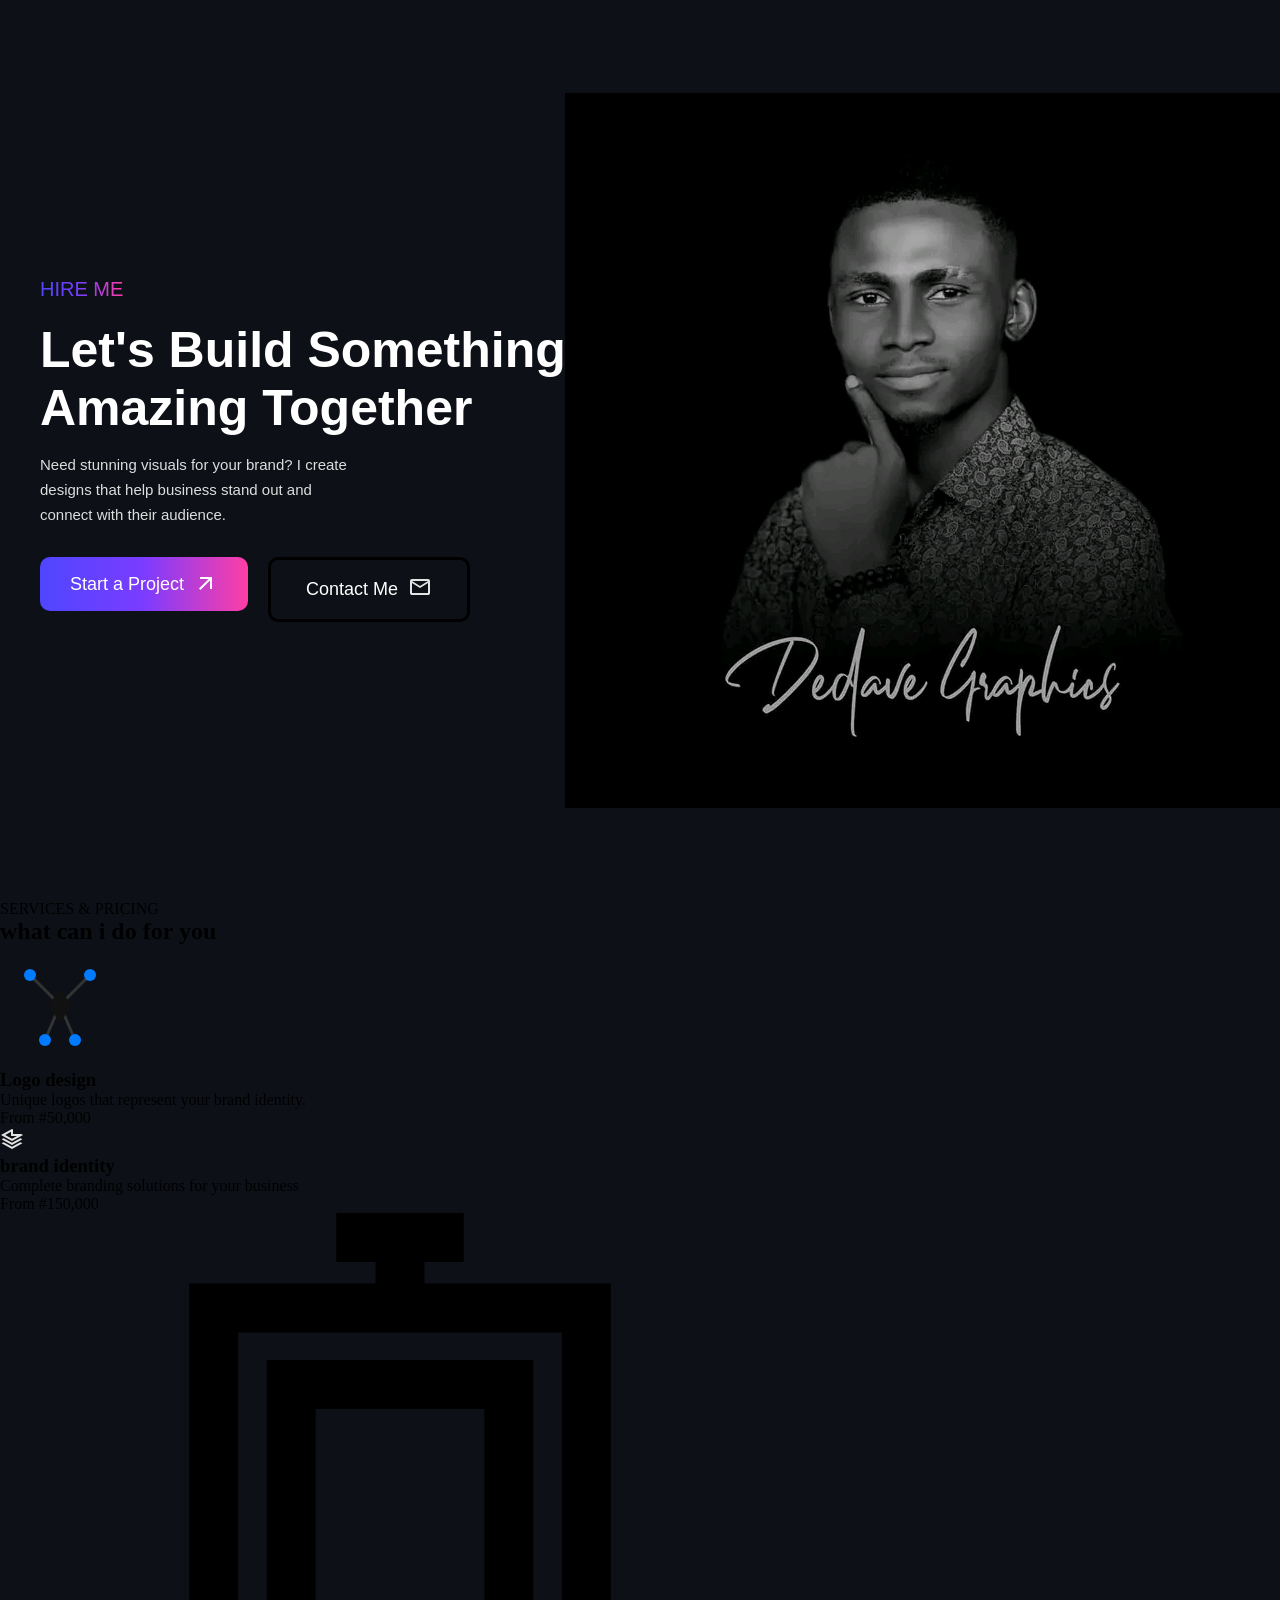
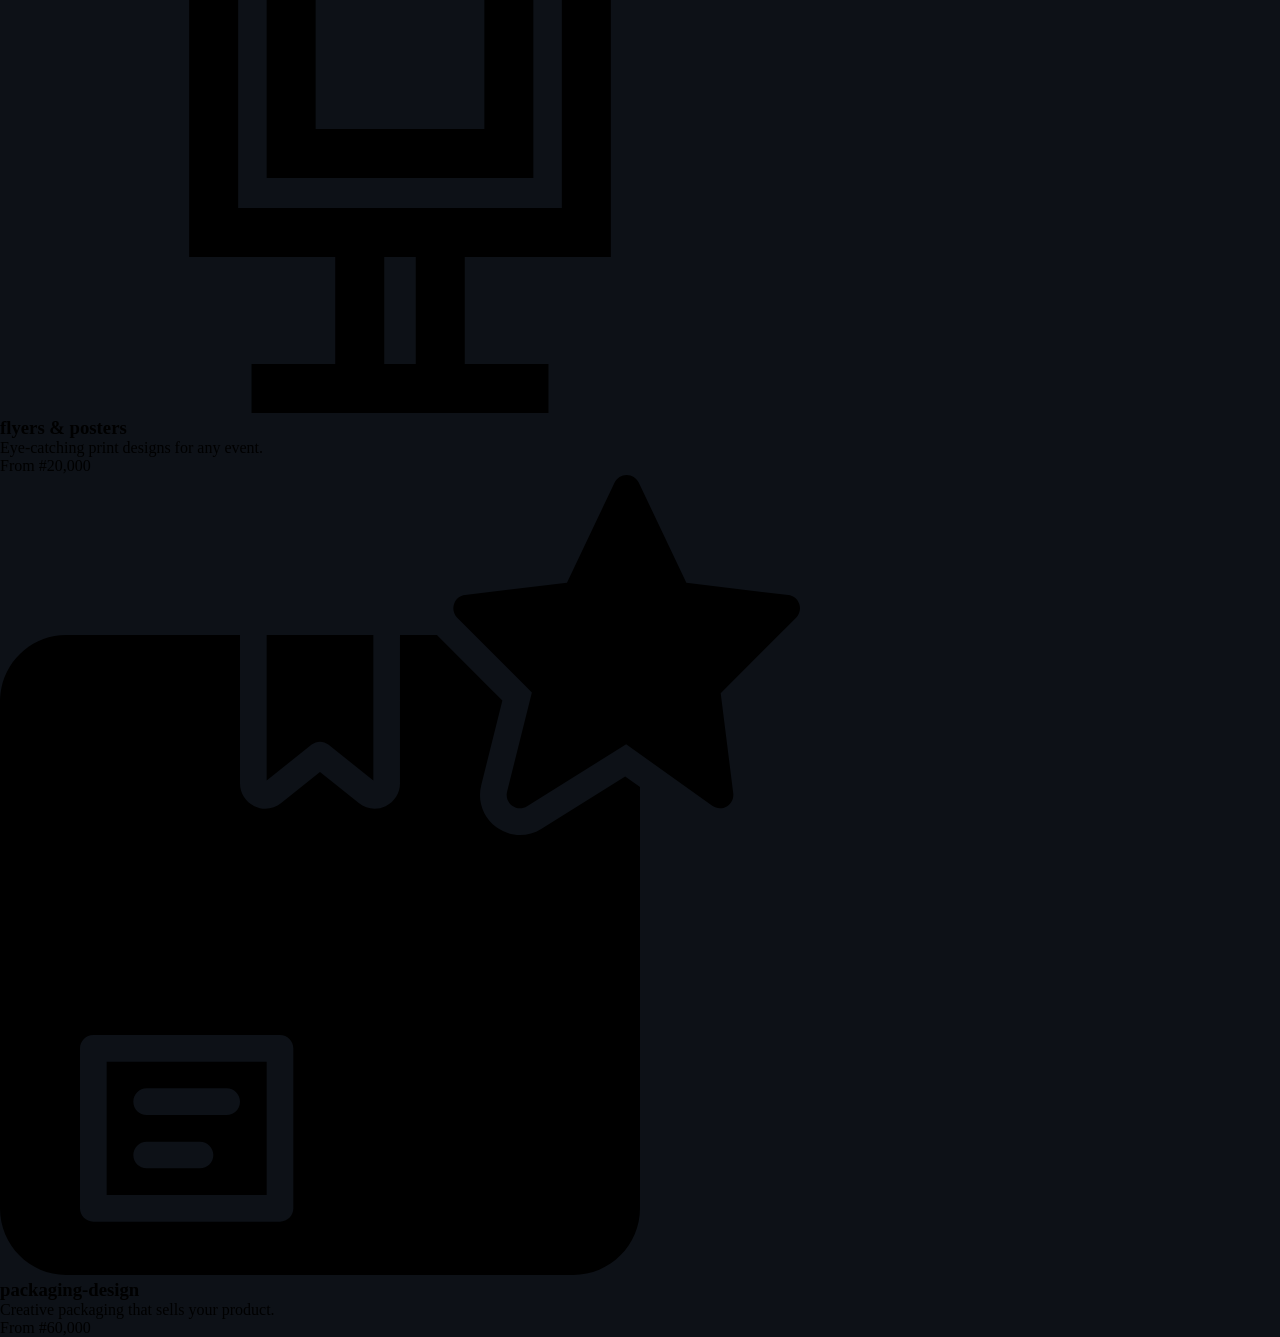
==== html/hire.html @ aad75f7d "worked on services section" ====
<!DOCTYPE html>
<html lang="en">
<head>
  <meta charset="UTF-8">
  <meta name="viewport" content="width=device-width, initial-scale=1.0">
  <title>Hire Me</title>
  <link rel="stylesheet" href="/style/hire.css">
</head>
<body>
  <section class="hire">
    <div class="hire-hero">
      <div class="hero-text">
        <span>HIRE ME</span>
        <h1>let's build something amazing together</h1>
        <p>Need stunning visuals for your brand? I create designs that help business stand out and connect with their audience.</p>
      </div>
      <div class="hero-button">
        <div class="start">
          <button>Start a Project 
            <svg xmlns="http://www.w3.org/2000/svg" height="24px" viewBox="0 -960 960 960" width="24px" fill="#fff"><path d="m256-240-56-56 384-384H240v-80h480v480h-80v-344L256-240Z"/></svg>
          </button>
        </div>
        <div class="me">
          <button>Contact Me <span>
            <svg xmlns="http://www.w3.org/2000/svg" height="24px" viewBox="0 -960 960 960" width="24px" fill="#e3e3e3"><path d="M160-160q-33 0-56.5-23.5T80-240v-480q0-33 23.5-56.5T160-800h640q33 0 56.5 23.5T880-720v480q0 33-23.5 56.5T800-160H160Zm320-280L160-640v400h640v-400L480-440Zm0-80 320-200H160l320 200ZM160-640v-80 480-400Z"/></svg>
          </span></button>
        </div>
      </div>
    </div>
  </section>

   <main>
    <section class="services">
       <div class="service-text">
          <p>SERVICES & PRICING</p>
          <h2>what can i do for you</h2>
        </div>
       <div class="service-grid">
        <div class="logo-flex">
          <div class="logo-svg">
            <span><svg width="120" height="120" viewBox="0 0 120 120" xmlns="http://www.w3.org/2000/svg">
  <!-- Connection lines -->
  <line x1="30" y1="30" x2="60" y2="60" stroke="#333" stroke-width="3"/>
  <line x1="90" y1="30" x2="60" y2="60" stroke="#333" stroke-width="3"/>
  <line x1="60" y1="60" x2="45" y2="95" stroke="#333" stroke-width="3"/>
  <line x1="60" y1="60" x2="75" y2="95" stroke="#333" stroke-width="3"/>

  <!-- Anchor points -->
  <circle cx="30" cy="30" r="6" fill="#007BFF"/>
  <circle cx="90" cy="30" r="6" fill="#007BFF"/>
  <circle cx="45" cy="95" r="6" fill="#007BFF"/>
  <circle cx="75" cy="95" r="6" fill="#007BFF"/>

  <!-- Center pen nib -->
  <polygon points="60,45 72,60 60,78 48,60"
           fill="#111"/>
</svg></span>
          </div>
          <div class="logo-text">
            <h3>Logo design</h3>
            <p>Unique logos that represent your brand identity.</p>
            <div class="logo-line"></div>
            <p>From <span>#50,000</span></p>
          </div>
        </div>

        <div class="brand-flex">
          <div class="brand-svg">
            <span>
              <svg xmlns="http://www.w3.org/2000/svg" height="24px" viewBox="0 -960 960 960" width="24px" fill="#e3e3e3"><path d="M480-240 63-467l84-46 333 182 333-182 84 46-417 227Zm0 160L63-307l84-46 333 182 333-182 84 46L480-80Zm0-320L40-640l440-240 40 22v178h327l73 40-440 240Zm0-91 200-109H440v-167L207-640l273 149Zm-40-109Z"/></svg>
            </span>
          </div>
          <div class="brand-text">
            <h3>brand identity</h3>
            <p>Complete branding solutions for your business</p>
            <div class="brand-line"></div>
            <p>From <span>#150,000</span></p>
          </div>
        </div>

        <div class="poster-flex">
          <div class="poster-svg">
            <span>
              <?xml version="1.0" encoding="iso-8859-1"?>
<!-- Uploaded to: SVG Repo, www.svgrepo.com, Generator: SVG Repo Mixer Tools -->
<svg fill="#000000" height="800px" width="800px" version="1.1" id="Layer_1" xmlns="http://www.w3.org/2000/svg" xmlns:xlink="http://www.w3.org/1999/xlink" 
	 viewBox="0 0 512 512" xml:space="preserve">
<g>
	<g>
		<path d="M390.93,412.083V45.17H271.673V31.347h25.106V0H215.22v31.347h25.107V45.17H121.07v366.913h93.482v68.57h-53.57V512h53.57
			h82.895h53.57v-31.347h-53.57v-68.57H390.93z M266.101,480.653L266.101,480.653H245.9v-68.57h20.201V480.653z M214.553,380.736
			h-62.136V76.517h207.166v304.219h-62.135H214.553z"/>
	</g>
</g>
<g>
	<g>
		<path d="M170.66,361.535h170.68V94.041H170.66V361.535z M202.007,125.388h107.986v204.8H202.007V125.388z"/>
	</g>
</g>
</svg>
            </span>
          </div>
          <div class="poster-text">
            <h3>flyers & posters</h3>
            <p>Eye-catching print designs for any event.</p>
            <div class="poster-line"></div>
            <p>From <span>#20,000</span></p>
          </div>
        </div>

        <div class="design-flex">
          <div class="design-svg">
            <span>
              <?xml version="1.0" encoding="iso-8859-1"?>
<!-- Uploaded to: SVG Repo, www.svgrepo.com, Generator: SVG Repo Mixer Tools -->
<svg fill="#000000" height="800px" width="800px" version="1.1" id="Layer_1" xmlns="http://www.w3.org/2000/svg" xmlns:xlink="http://www.w3.org/1999/xlink" 
	 viewBox="0 0 512.001 512.001" xml:space="preserve">
<g>
	<g>
		<g>
			<path d="M68.267,460.799h102.4v-85.333h-102.4V460.799z M93.867,392.532h51.2c4.719,0,8.533,3.823,8.533,8.533
				s-3.814,8.533-8.533,8.533h-51.2c-4.719,0-8.533-3.823-8.533-8.533S89.148,392.532,93.867,392.532z M93.867,426.666H128
				c4.719,0,8.533,3.823,8.533,8.533s-3.814,8.533-8.533,8.533H93.867c-4.719,0-8.533-3.823-8.533-8.533
				S89.148,426.666,93.867,426.666z"/>
			<path d="M204.8,170.666c1.886,0,3.772,0.623,5.333,1.869l28.8,23.04v-93.175h-68.267v93.175l28.8-23.04
				C201.028,171.289,202.914,170.666,204.8,170.666z"/>
			<path d="M346.368,226.508c-4.096,2.552-8.772,3.891-13.568,3.891c-5.444,0-10.641-1.69-15.053-4.89
				c-8.508-6.187-12.339-16.768-9.771-26.948l13.542-54.178l-40.951-40.951c-0.324-0.324-0.589-0.691-0.896-1.033H256v94.899
				c0,6.298-3.524,11.913-9.207,14.635c-5.692,2.731-12.271,1.971-17.178-1.954L204.8,190.13l-24.815,19.849
				c-2.961,2.364-6.519,3.584-10.12,3.584c-2.381,0-4.787-0.538-7.057-1.63c-5.683-2.722-9.207-8.337-9.207-14.635v-94.899H42.231
				C18.944,102.399,0,121.539,0,145.066v324.267c0,23.526,18.944,42.667,42.231,42.667h324.702c23.526,0,42.667-19.14,42.667-42.667
				V199.688l-9.481-6.775L346.368,226.508z M187.733,469.332c0,4.71-3.814,8.533-8.533,8.533H59.733
				c-4.719,0-8.533-3.823-8.533-8.533v-102.4c0-4.71,3.814-8.533,8.533-8.533H179.2c4.719,0,8.533,3.823,8.533,8.533V469.332z"/>
			<path d="M511.533,82.553c-1.067-3.089-3.789-5.299-7.031-5.692l-65.229-7.97L408.766,4.866c-1.408-2.978-4.412-4.864-7.697-4.864
				c-3.294,0-6.298,1.886-7.706,4.864l-30.507,64.026l-65.22,7.97c-3.243,0.393-5.973,2.603-7.04,5.692
				c-1.067,3.081-0.273,6.502,2.039,8.815l47.778,47.778l-15.889,63.582c-0.853,3.379,0.444,6.929,3.26,8.977
				c1.493,1.084,3.251,1.63,5.018,1.63c1.562,0,3.132-0.435,4.523-1.297l63.428-39.646l55.091,39.356
				c2.748,1.963,6.417,2.116,9.318,0.384c2.91-1.741,4.531-5.026,4.105-8.388l-8.021-64.128l48.256-48.247
				C511.806,89.055,512.6,85.634,511.533,82.553z"/>
		</g>
	</g>
</g>
</svg>
            </span>
          </div>
          <div class="deign-text">
            <h3>packaging-design</h3>
            <p>Creative packaging that sells your product.</p>
            <div class="packaging-line"></div>
            <p>From <span>#60,000</span></p>
          </div>
        </div>
       </div>
    </section>
  </main>
</body>
</html>
---- style/hire.css ----
* {
  margin: 0;
  padding: 0;
  box-sizing: border-box;
}

body {
  background-color: #0d1117;
}

.hire {
  background-image: url('/images/FB_IMG_17660666306803699.jpg');
  background-repeat: no-repeat;
  background-position: right;
  width: 100%;
  height: 100vh;
  display: flex;
  justify-content: start;
  align-items: center;
  text-align: start;
}

.hire-hero {
  padding: 40px;
}

.hero-text span {
  background: linear-gradient(90deg, #4f46ff 0% , #7b3cff 50%, #ff3ea5 100%);
  -webkit-background-clip: text;
  -webkit-text-fill-color: transparent;
  font-size: 20px;
  font-family: 'Sora' , sans-serif;
  display: inline-block;
  padding-bottom: 20px;
}

.hero-text h1 {
  color: white;
  font-size: 50px;
  font-family: 'Sora' , sans-serif;
  text-transform: capitalize;
  width: 600px;
  padding-bottom: 15px;
}

.hero-text p {
  color: #ddd;
  font-size: 15px;
  font-family: 'Inter' , sans-serif;
  width: 320px;
  line-height: 25px;
}

.hero-button {
  display: flex;
  gap: 20px;
  padding-top: 30px;
}

.start button{
  display: flex;
  align-items: center;
  gap: 10px;
  padding: 15px 30px;
  font-size: 18px;
  color: white;
  background: linear-gradient(90deg, #4f46ff 0% , #7b3cff 50%, #ff3ea5 100%);
  border: none;
  border-radius: 10px;
}

.me button {
  display: flex;
  align-items: center;
  gap: 10px;
  padding: 15px 35px;
  font-size: 18px;
  border-radius: 10px;
  background: none;
  border: 3px solid black;
  color: white;
}

@media(max-width: 480px) {
  .hire {
    background-position: center;
    background-size: cover;
    height: 120vh;
  }

  .hero-text h1{
    font-size: 25px;
    width: 300px;
    line-height: 40px;
  }

  .hero-text p {
    font-size: 15px;
    width: 260px;
  }

  .hero-button {
    flex-direction: column;
  }
}
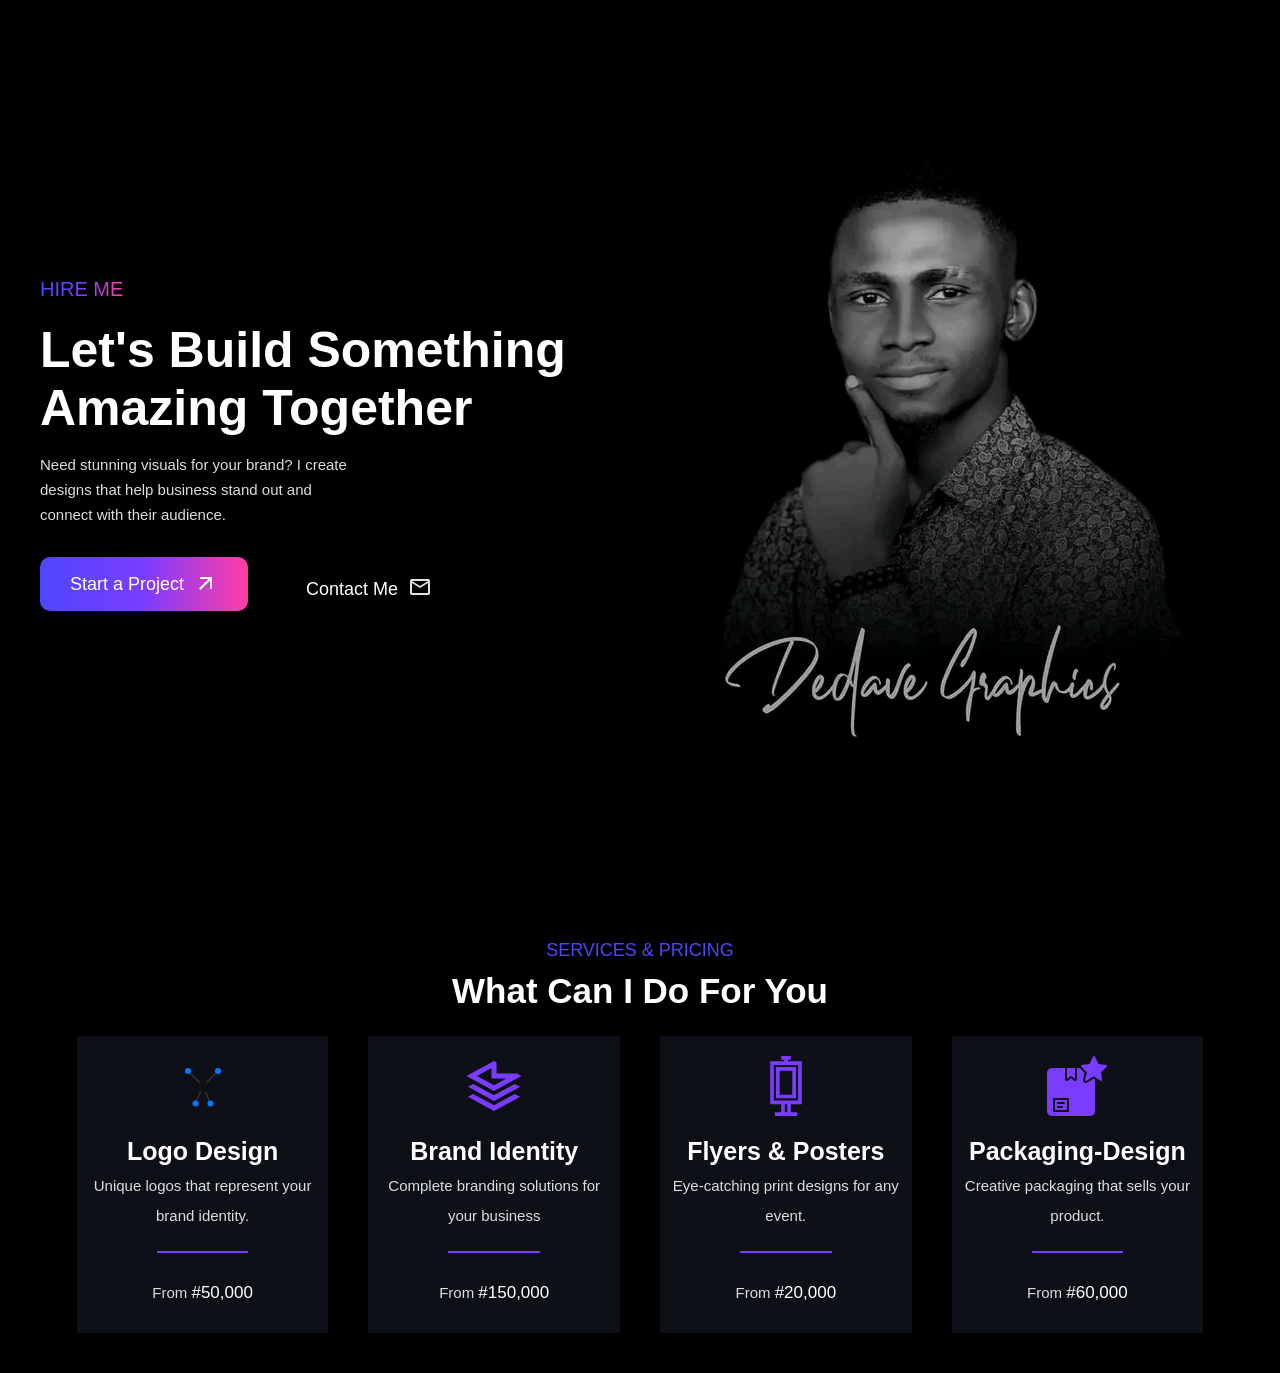
==== commit 23253a79: "services section" ====
--- a/html/hire.html
+++ b/html/hire.html
@@ -35,6 +35,7 @@
           <p>SERVICES & PRICING</p>
           <h2>what can i do for you</h2>
         </div>
+
        <div class="service-grid">
         <div class="logo-flex">
           <div class="logo-svg">
@@ -58,8 +59,10 @@
           </div>
           <div class="logo-text">
             <h3>Logo design</h3>
-            <p>Unique logos that represent your brand identity.</p>
-            <div class="logo-line"></div>
+            <p class="logos">Unique logos that represent your brand identity.</p>
+            <div class="logo-line">
+              <div class="line"></div>
+            </div>
             <p>From <span>#50,000</span></p>
           </div>
         </div>
@@ -72,8 +75,10 @@
           </div>
           <div class="brand-text">
             <h3>brand identity</h3>
-            <p>Complete branding solutions for your business</p>
-            <div class="brand-line"></div>
+            <p class="brands">Complete branding solutions for your business</p>
+            <div class="brand-line">
+              <div class="line"></div>
+            </div>
             <p>From <span>#150,000</span></p>
           </div>
         </div>
@@ -102,8 +107,10 @@
           </div>
           <div class="poster-text">
             <h3>flyers & posters</h3>
-            <p>Eye-catching print designs for any event.</p>
-            <div class="poster-line"></div>
+            <p class="posters">Eye-catching print designs for any event.</p>
+            <div class="poster-line">
+              <div class="line"></div>
+            </div>
             <p>From <span>#20,000</span></p>
           </div>
         </div>
@@ -143,10 +150,12 @@
 </svg>
             </span>
           </div>
-          <div class="deign-text">
+          <div class="design-text">
             <h3>packaging-design</h3>
-            <p>Creative packaging that sells your product.</p>
-            <div class="packaging-line"></div>
+            <p class="designs">Creative packaging that sells your product.</p>
+            <div class="packaging-line">
+              <div class="line"></div>
+            </div>
             <p>From <span>#60,000</span></p>
           </div>
         </div>
--- a/style/hire.css
+++ b/style/hire.css
@@ -5,7 +5,7 @@
 }
 
 body {
-  background-color: #0d1117;
+  background-color: black;
 }
 
 .hire {
@@ -80,6 +80,102 @@
   border: 3px solid black;
   color: white;
 }
+/* services section */
+.services {
+  padding: 40px 6%;
+  color: white;
+}
+
+.service-text {
+  text-align: center;
+}
+
+.service-text p {
+  color: #4f46ff;
+  font-size: 18px;
+  font-family: 'Inter' , sans-serif;
+}
+
+.service-text h2 {
+  font-family: 'Sora' , sans-serif;
+  text-transform: capitalize;
+  font-size: 35px;
+  padding-top: 10px;
+}
+
+.service-grid svg {
+  fill: #7b3cff;
+  width: 60px;
+  height: 60px;
+}
+
+.service-grid {
+  display: grid;
+  grid-template-columns: repeat(auto-fit, minmax(200px , 1fr));
+  gap: 40px;
+}
+
+.logo-flex,
+.brand-flex,
+.poster-flex,
+.design-flex  {
+  text-align: center;
+  background-color: #0d1117;
+  padding: 20px 10px;
+  line-height: 40px;
+  margin-top: 25px;
+}
+
+.logo-flex h3,
+.brand-flex h3,
+.poster-flex h3,
+.design-flex h3 {
+  font-size: 25px;
+  font-family: 'Sora' , sans-serif;
+  text-transform: capitalize;
+}
+
+.logo-text .logos ,
+.brand-text .brands,
+.poster-text .posters,
+.design-text .designs{
+  font-size: 15px;
+  font-family: 'Inter' , sans-serif;
+  color: #ddd;
+  line-height: 30px;
+}
+
+.brand-line,
+.logo-line,
+.poster-line,
+.packaging-line {
+  margin: 20px 70px;
+  text-align: center;
+}
+
+.line {
+  width: 100%;
+  height: 2px;
+  background-color: #7b3cff;
+}
+
+.logo-text p,
+.brand-text p,
+.poster-text p,
+.design-text p {
+  color: #ddd;
+  font-size: 15px;
+  font-family: 'Inter' , sans-serif;
+}
+
+.logo-text p span,
+.brand-text p span,
+.poster-text p span,
+.design-text p span {
+  color: white;
+  font-size: 17px;
+  font-family: 'Sora' , sans-serif;
+}
 
 @media(max-width: 480px) {
   .hire {
@@ -102,4 +198,17 @@
   .hero-button {
     flex-direction: column;
   }
+  /* services section */
+
+  .service-text p {
+    font-size: 15px;
+  }
+
+  .service-text h2 {
+    font-size: 25px;
+  }
+}
+
+@media(min-width: 481px) and (max-width: 768px) {
+
 }
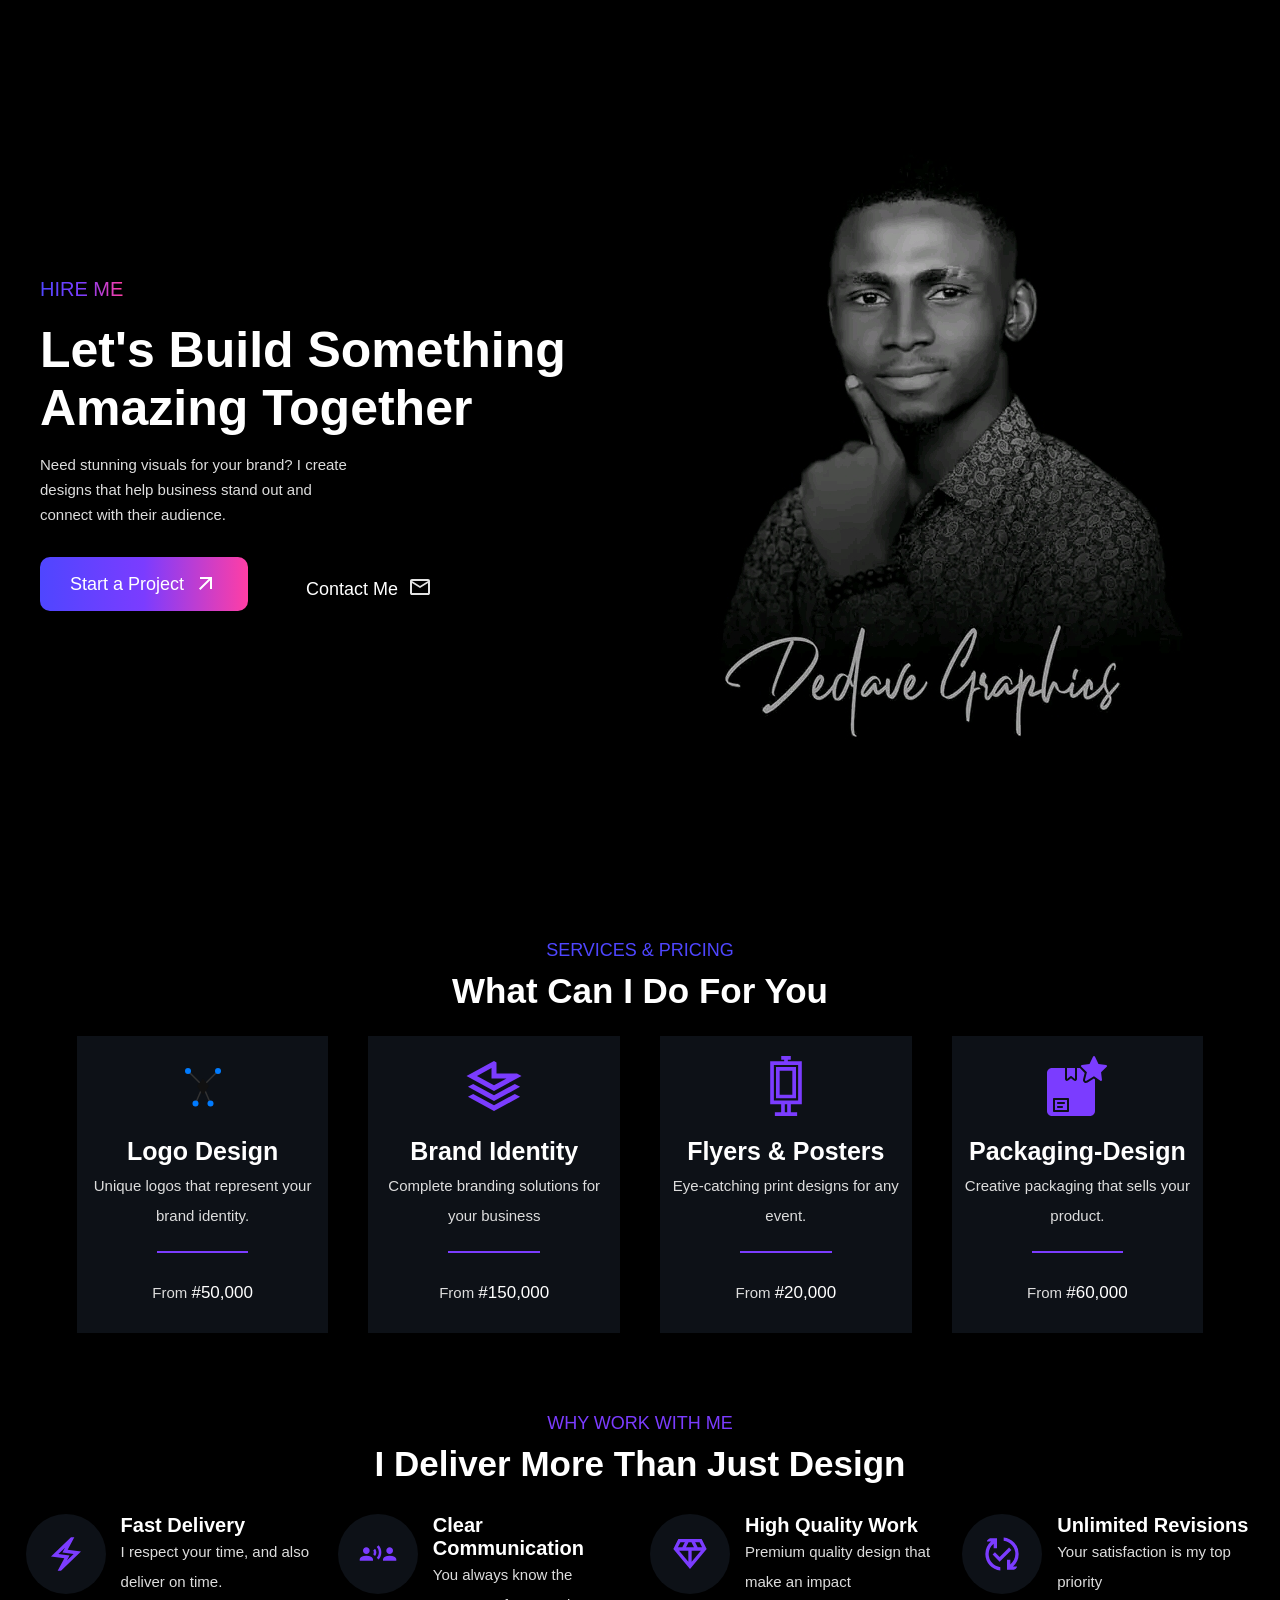
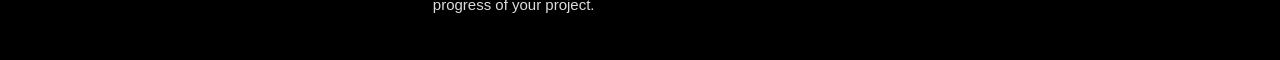
==== commit ee3ac41c: "worked on projects" ====
--- a/html/hire.html
+++ b/html/hire.html
@@ -161,6 +161,62 @@
         </div>
        </div>
     </section>
+
+    <section class="work">
+      <div class="work-head">
+        <p>WHY WORK WITH ME</p>
+        <h2>I deliver more than just design</h2>
+      </div>
+      <div class="work-grid">
+        <div class="fast-flex">
+          <div class="fast-svg">
+            <span>
+              <svg xmlns="http://www.w3.org/2000/svg" height="24px" viewBox="0 -960 960 960" width="24px" fill="#e3e3e3"><path d="m280-80 160-300-320-40 480-460h80L520-580l320 40L360-80h-80Zm222-247 161-154-269-34 63-117-160 154 268 33-63 118Zm-22-153Z"/></svg>
+            </span>
+          </div>
+          <div class="fast-text">
+            <h3>Fast Delivery</h3>
+            <p>I respect your time, and also deliver on time.</p>
+          </div>
+        </div>
+
+        <div class="clear-flex">
+          <div class="clear-svg">
+            <span>
+              <svg xmlns="http://www.w3.org/2000/svg" height="24px" viewBox="0 -960 960 960" width="24px" fill="#e3e3e3"><path d="m408-432-42-42q8-11 11-22.5t3-23.5q0-12-3-23.5T366-565l42-43q16 19 24 42t8 46q0 23-8 45.5T408-432Zm85 86-43-43q25-28 37.5-62t12.5-69q0-35-12.5-68.5T450-650l43-43q34 37 50.5 81.5T560-520q0 47-16.5 92T493-346ZM200-480q-33 0-56.5-23.5T120-560q0-33 23.5-56.5T200-640q33 0 56.5 23.5T280-560q0 33-23.5 56.5T200-480ZM40-320v-23q0-24 13-44t36-30q26-11 53.5-17t57.5-6q30 0 57.5 6t53.5 17q23 10 36 30t13 44v23H40Zm720-160q-33 0-56.5-23.5T680-560q0-33 23.5-56.5T760-640q33 0 56.5 23.5T840-560q0 33-23.5 56.5T760-480ZM600-320v-23q0-24 13-44t36-30q26-11 53.5-17t57.5-6q30 0 57.5 6t53.5 17q23 10 36 30t13 44v23H600Z"/></svg>
+            </span>
+          </div>
+          <div class="clear-text">
+            <h3>Clear Communication</h3>
+            <p>You always know the progress of your project.</p>
+          </div>
+        </div>
+
+        <div class="quality-flex">
+          <div class="quality-svg">
+            <span>
+              <svg xmlns="http://www.w3.org/2000/svg" height="24px" viewBox="0 -960 960 960" width="24px" fill="#e3e3e3"><path d="M480-120 80-600l120-240h560l120 240-400 480Zm-95-520h190l-60-120h-70l-60 120Zm55 347v-267H218l222 267Zm80 0 222-267H520v267Zm144-347h106l-60-120H604l60 120Zm-474 0h106l60-120H250l-60 120Z"/></svg>
+            </span>
+          </div>
+          <div class="quality-text">
+            <h3>High Quality Work</h3>
+            <p>Premium quality design that make an impact</p>
+          </div>
+        </div>
+
+        <div class="unlimited-flex">
+          <div class="unlimited-svg">
+            <span>
+              <svg xmlns="http://www.w3.org/2000/svg" height="24px" viewBox="0 -960 960 960" width="24px" fill="#e3e3e3"><path d="M440-82q-76-8-141.5-41.5t-114-87Q136-264 108-333T80-480q0-91 36.5-168T216-780h-96v-80h240v240h-80v-109q-55 44-87.5 108.5T160-480q0 123 80.5 212.5T440-163v81Zm-17-214L254-466l56-56 113 113 227-227 56 57-283 283Zm177 196v-240h80v109q55-45 87.5-109T800-480q0-123-80.5-212.5T520-797v-81q152 15 256 128t104 270q0 91-36.5 168T744-180h96v80H600Z"/></svg>
+            </span>
+          </div>
+          <div class="unlimited-text">
+            <h3>Unlimited Revisions</h3>
+            <p>Your satisfaction is my top priority</p>
+          </div>
+        </div>
+      </div>
+    </section>
   </main>
 </body>
 </html>
--- a/style/hire.css
+++ b/style/hire.css
@@ -176,6 +176,75 @@
   font-size: 17px;
   font-family: 'Sora' , sans-serif;
 }
+/* work section */
+.work {
+  padding: 40px 2%;
+}
+
+.work-head {
+  text-align: center;
+}
+
+.work-head p {
+  font-size: 18px;
+  color: #7b3cff;
+  font-family: 'Inter' , sans-serif;
+}
+
+.work-head h2 {
+  color: white;
+  text-transform: capitalize;
+  font-family: 'Sora' , sans-serif;
+  padding-top: 10px;
+  font-size: 35px;
+}
+
+.work-grid {
+  display: grid;
+  grid-template-columns: repeat(auto-fit,minmax(200px, 1fr));
+  gap: 20px;
+  padding-top: 30px;
+}
+
+.fast-flex,
+.quality-flex,
+.clear-flex,
+.unlimited-flex {
+  display: flex;
+  gap: 15px;
+  color: white;
+}
+
+.work-grid svg {
+  background-color: #0d1117;
+  padding: 20px;
+  width: 80px;
+  height: 80px;
+  border-radius: 50px;
+  fill: #7b3cff;
+}
+
+.fast-flex p,
+.quality-flex p,
+.clear-flex p,
+.unlimited-flex p {
+  color: #ddd;
+  font-family: 'Inter' , sans-serif;
+  font-size: 15px;
+  line-height: 30px;
+}
+
+.fast-flex h3,
+.quality-flex h3,
+.clear-flex h3,
+.unlimited-flex h3 {
+  font-size: 20px;
+  font-family: 'Sora' , sans-serif;
+}
+
+
+
+
 
 @media(max-width: 480px) {
   .hire {
@@ -207,8 +276,23 @@
   .service-text h2 {
     font-size: 25px;
   }
+  /* work section */
+  .work-head h2 {
+    font-size: 25px;
+  }
+  .work-head p {
+    font-size: 15px;
+  }
 }
 
 @media(min-width: 481px) and (max-width: 768px) {
-
+  .hire {
+    background-position: right;
+    background-size: contain;
+  }
+
+  .hire h1 {
+    font-size: 40px;
+    width: 500px;
+  }
 }
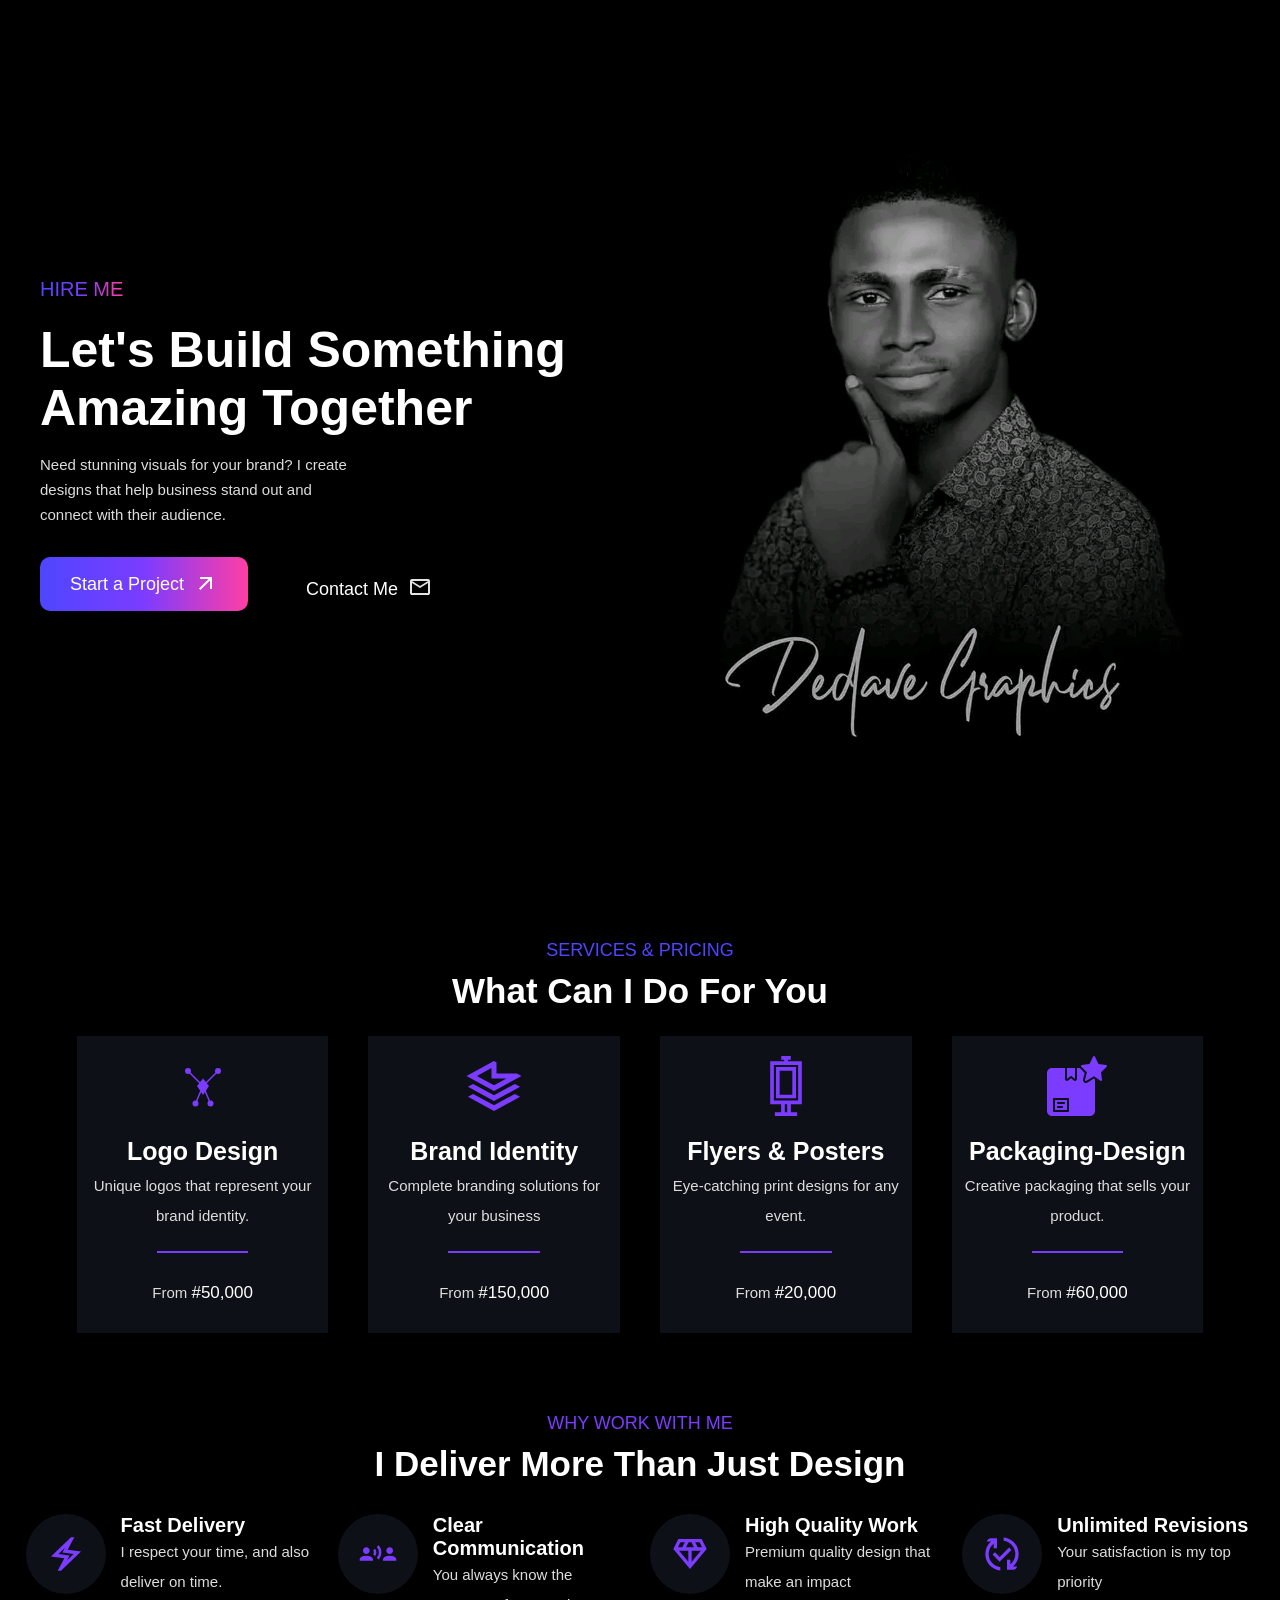
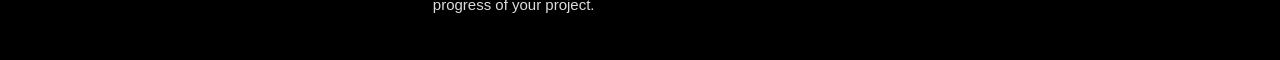
==== commit f1b5d9f8: "small corrections" ====
--- a/html/hire.html
+++ b/html/hire.html
@@ -41,20 +41,20 @@
           <div class="logo-svg">
             <span><svg width="120" height="120" viewBox="0 0 120 120" xmlns="http://www.w3.org/2000/svg">
   <!-- Connection lines -->
-  <line x1="30" y1="30" x2="60" y2="60" stroke="#333" stroke-width="3"/>
-  <line x1="90" y1="30" x2="60" y2="60" stroke="#333" stroke-width="3"/>
-  <line x1="60" y1="60" x2="45" y2="95" stroke="#333" stroke-width="3"/>
-  <line x1="60" y1="60" x2="75" y2="95" stroke="#333" stroke-width="3"/>
+  <line x1="30" y1="30" x2="60" y2="60" stroke=" #7b3cff" stroke-width="3"/>
+  <line x1="90" y1="30" x2="60" y2="60" stroke=" #7b3cff" stroke-width="3"/>
+  <line x1="60" y1="60" x2="45" y2="95" stroke=" #7b3cff" stroke-width="3"/>
+  <line x1="60" y1="60" x2="75" y2="95" stroke=" #7b3cff" stroke-width="3"/>
 
   <!-- Anchor points -->
-  <circle cx="30" cy="30" r="6" fill="#007BFF"/>
-  <circle cx="90" cy="30" r="6" fill="#007BFF"/>
-  <circle cx="45" cy="95" r="6" fill="#007BFF"/>
-  <circle cx="75" cy="95" r="6" fill="#007BFF"/>
+  <circle cx="30" cy="30" r="6" fill=" #7b3cff"/>
+  <circle cx="90" cy="30" r="6" fill=" #7b3cff"/>
+  <circle cx="45" cy="95" r="6" fill=" #7b3cff"/>
+  <circle cx="75" cy="95" r="6" fill=" #7b3cff"/>
 
   <!-- Center pen nib -->
   <polygon points="60,45 72,60 60,78 48,60"
-           fill="#111"/>
+           fill=" #7b3cff"/>
 </svg></span>
           </div>
           <div class="logo-text">
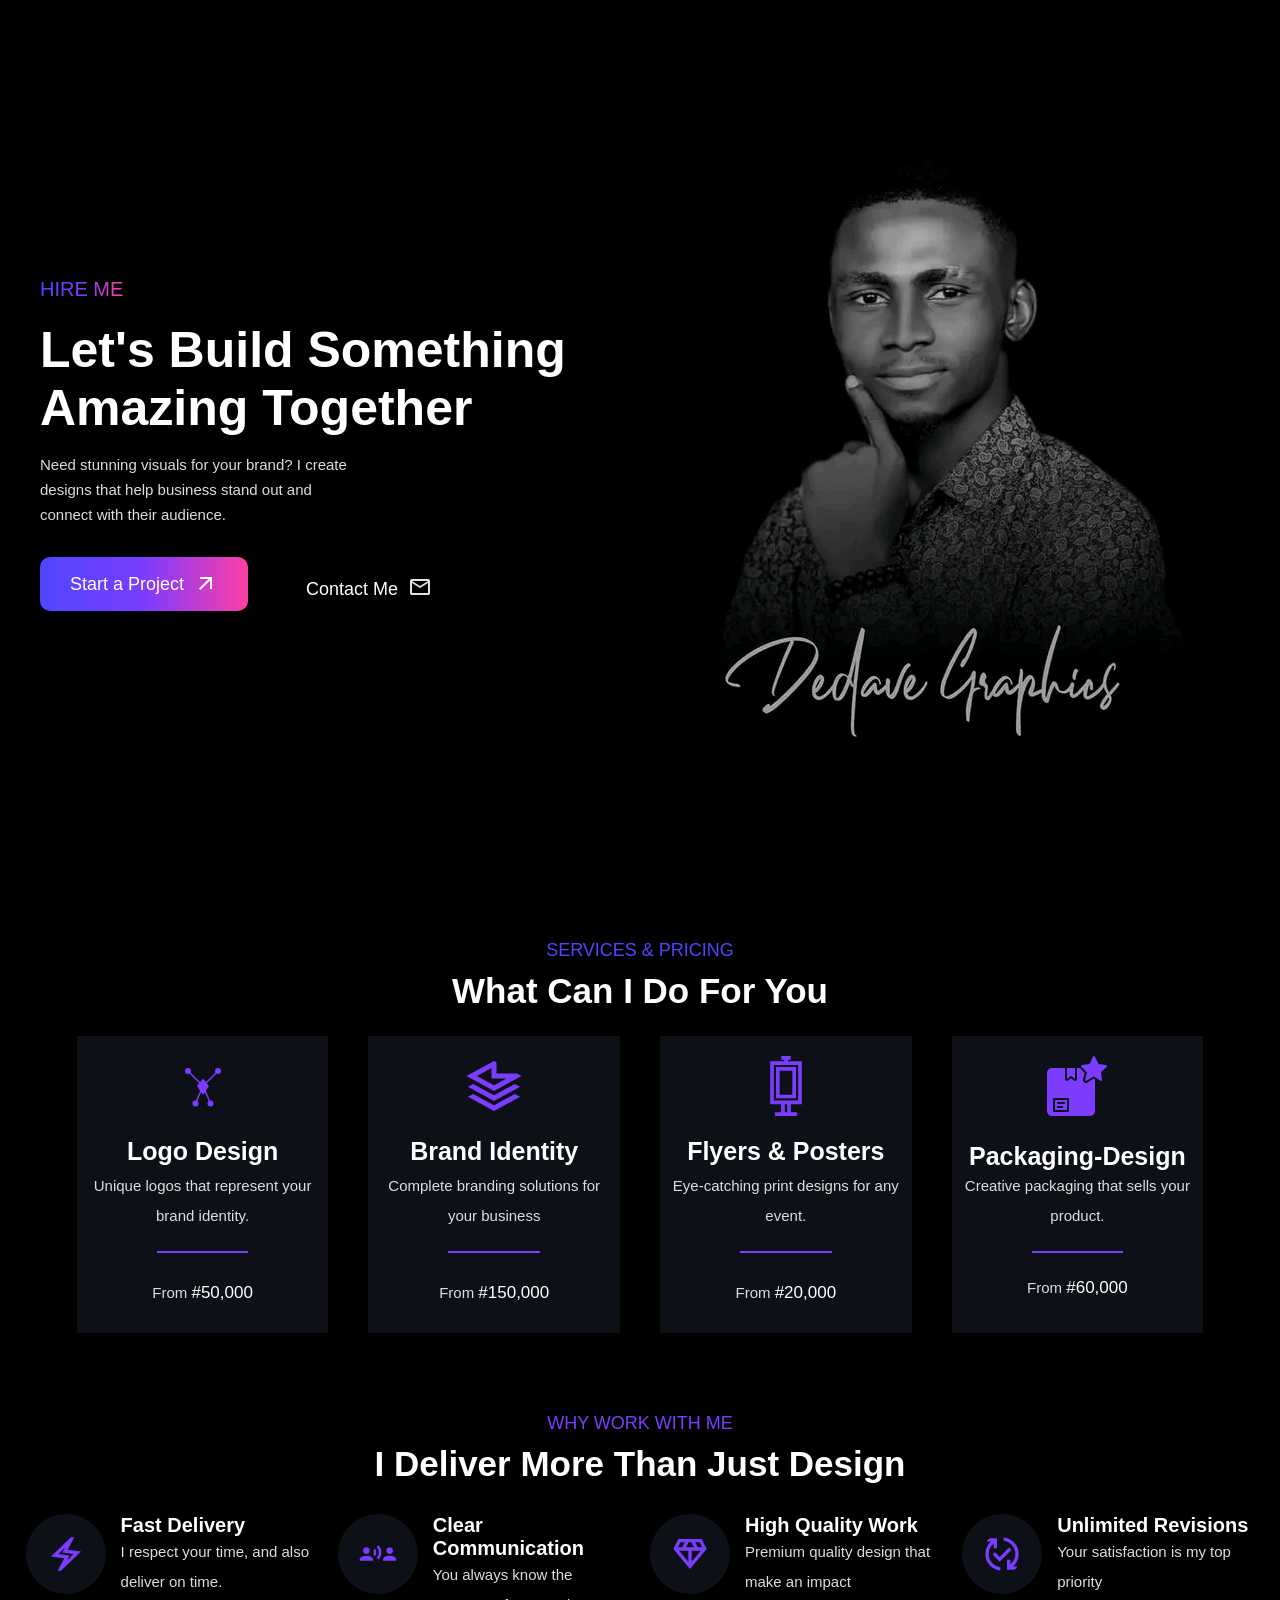
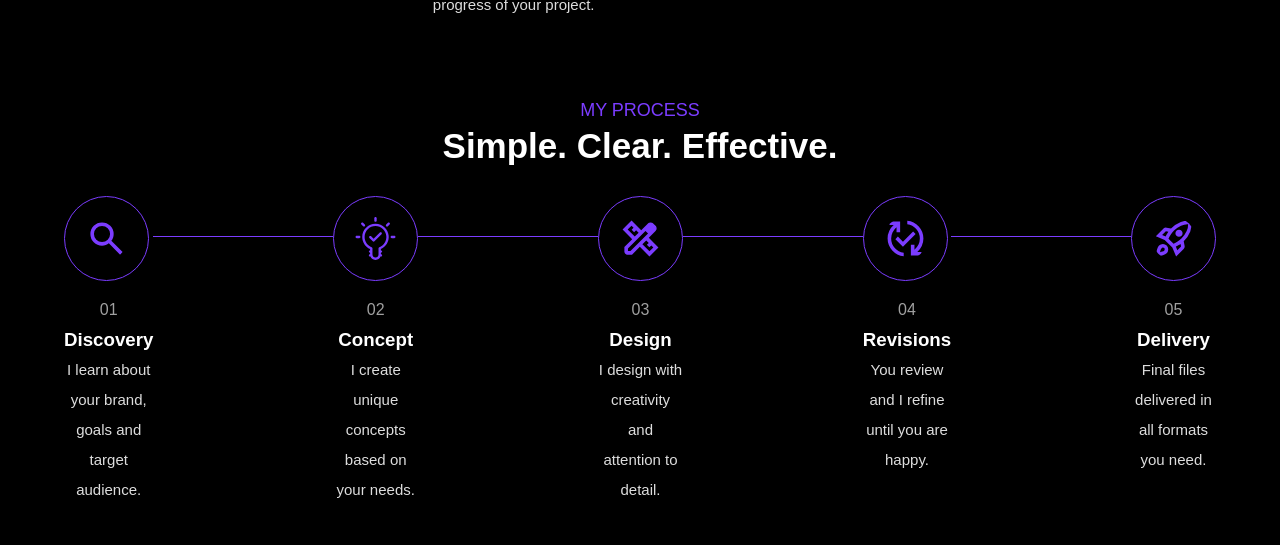
==== commit d68a3c8b: "process section and 480 media query" ====
--- a/html/hire.html
+++ b/html/hire.html
@@ -217,6 +217,133 @@
         </div>
       </div>
     </section>
+
+    <section class="process">
+      <div class="process-head">
+        <p>MY PROCESS</p>
+        <h2>simple. clear. effective.</h2>
+      </div>
+
+      <div class="process-flex">
+        <div class="discovery">
+          <div class="discovery-svg">
+            <span>
+              <svg xmlns="http://www.w3.org/2000/svg" height="24px" viewBox="0 -960 960 960" width="24px" fill="#e3e3e3"><path d="M784-120 532-372q-30 24-69 38t-83 14q-109 0-184.5-75.5T120-580q0-109 75.5-184.5T380-840q109 0 184.5 75.5T640-580q0 44-14 83t-38 69l252 252-56 56ZM380-400q75 0 127.5-52.5T560-580q0-75-52.5-127.5T380-760q-75 0-127.5 52.5T200-580q0 75 52.5 127.5T380-400Z"/></svg>
+            </span>
+          </div>
+          <div class="discovery-text">
+            <span class="number">01</span>
+            <h3>Discovery</h3>
+            <p>I learn about your brand, goals and target audience.</p>
+          </div>
+        </div>
+        <div class="process-line"></div>
+
+        <div class="concept">
+          <div class="concept-svg">
+            <span>
+              <?xml version="1.0" encoding="iso-8859-1"?>
+<!-- Uploaded to: SVG Repo, www.svgrepo.com, Generator: SVG Repo Mixer Tools -->
+<svg fill="#000000" height="800px" width="800px" version="1.1" id="Layer_1" xmlns="http://www.w3.org/2000/svg" xmlns:xlink="http://www.w3.org/1999/xlink" 
+	 viewBox="0 0 508 508" xml:space="preserve">
+<g>
+	<g>
+		<path d="M409.8,220.9C403.3,149.6,341.4,79.2,254,79.2c-86.4,0-156.6,70.3-156.6,156.6c0,61.7,36.8,118,92.6,143v16h-0.2
+			c-7.8,0-14.1,6.3-14.1,14.1S182,423,189.8,423h0.2v16.5h-0.2c-7.8,0-14.1,6.3-14.1,14.1s6.3,14.1,14.1,14.1h4.8
+			C204,491.3,227,508,253.9,508s49.9-16.7,59.3-40.3h4.9c7.8,0,14.1-6.3,14.1-14.1c0-7.8-6.3-14.1-14.1-14.1h-0.3V423h0.3
+			c7.8,0,14.1-6.3,14.1-14.1c0-7.8-6.3-14.1-14.1-14.1h-0.3v-16C378.6,351.6,416.1,288.1,409.8,220.9z M298.8,356.1
+			c-5.5,2.1-9.2,7.3-9.2,13.2V444c0,19.7-16,35.7-35.7,35.7c-19.7,0-35.7-16-35.7-35.7v-74.7c0-5.9-3.7-11.2-9.2-13.2
+			c-49.9-18.6-83.5-67-83.5-120.3c0-70.8,57.6-128.4,128.4-128.4c68.3,0,122.4,57.7,127.8,116.1
+			C387.2,281.4,353.1,335.9,298.8,356.1z"/>
+	</g>
+</g>
+<g>
+	<g>
+		<path d="M325.3,184.1c-5.5-5.6-14.4-5.6-19.9-0.1l-73.8,73.8l-29-29c-5.5-5.5-14.4-5.5-20,0c-5.5,5.5-5.5,14.4,0,20l39,39
+			c2.8,2.8,6.4,4.1,10,4.1c3.6,0,7.2-1.4,10-4.1l83.7-83.7C330.8,198.6,330.8,189.7,325.3,184.1z"/>
+	</g>
+</g>
+<g>
+	<g>
+		<path d="M61.3,221.7h-29c-7.8,0-14.1,6.3-14.1,14.1s6.3,14.1,14.1,14.1h29c7.8,0,14.1-6.3,14.1-14.1S69.1,221.7,61.3,221.7z"/>
+	</g>
+</g>
+<g>
+	<g>
+		<path d="M475.7,221.7h-29c-7.8,0-14.1,6.3-14.1,14.1s6.3,14.1,14.1,14.1h29c7.8,0,14.1-6.3,14.1-14.1
+			C489.8,228,483.5,221.7,475.7,221.7z"/>
+	</g>
+</g>
+<g>
+	<g>
+		<path d="M254,0c-7.8,0-14.1,6.3-14.1,14.1v29c0,7.8,6.3,14.1,14.1,14.1s14.1-6.3,14.1-14.1v-29C268.1,6.3,261.8,0,254,0z"/>
+	</g>
+</g>
+<g>
+	<g>
+		<path d="M127.7,89.5L107.2,69c-5.5-5.5-14.4-5.5-20,0c-5.5,5.5-5.5,14.4,0,20l20.5,20.5c5.6,5.5,14.5,5.5,20,0
+			S133.2,95.1,127.7,89.5z"/>
+	</g>
+</g>
+<g>
+	<g>
+		<path d="M420.7,69c-5.5-5.4-14.4-5.4-19.9,0.1l-20.5,20.5c-5.5,5.5-5.5,14.4,0,20c5.5,5.5,14.4,5.5,20,0L420.7,89
+			C426.2,83.5,426.2,74.6,420.7,69z"/>
+	</g>
+</g>
+</svg>
+            </span>
+          </div>
+          <div class="concept-text">
+            <span class="number">02</span>
+            <h3>Concept</h3>
+            <p>I create unique concepts based on your needs.</p>
+          </div>
+        </div>
+        <div class="process-line"></div>
+
+        <div class="design">
+          <div class="design-svg">
+            <span>
+              <svg xmlns="http://www.w3.org/2000/svg" height="24px" viewBox="0 -960 960 960" width="24px" fill="#e3e3e3"><path d="m352-522 86-87-56-57-44 44-56-56 43-44-45-45-87 87 159 158Zm328 329 87-87-45-45-44 43-56-56 43-44-57-56-86 86 158 159Zm24-567 57 57-57-57ZM290-120H120v-170l175-175L80-680l200-200 216 216 151-152q12-12 27-18t31-6q16 0 31 6t27 18l53 54q12 12 18 27t6 31q0 16-6 30.5T816-647L665-495l215 215L680-80 465-295 290-120Zm-90-80h56l392-391-57-57-391 392v56Zm420-419-29-29 57 57-28-28Z"/></svg>
+            </span>
+          </div>
+          <div class="design-text">
+            <span class="number">03</span>
+            <h3>Design</h3>
+            <p>I design with creativity and attention to detail.</p>
+          </div>
+        </div>
+        <div class="process-line"></div>
+
+        <div class="revision">
+          <div class="revision-svg">
+            <span>
+              <svg xmlns="http://www.w3.org/2000/svg" height="24px" viewBox="0 -960 960 960" width="24px" fill="#e3e3e3"><path d="M440-82q-76-8-141.5-41.5t-114-87Q136-264 108-333T80-480q0-91 36.5-168T216-780h-96v-80h240v240h-80v-109q-55 44-87.5 108.5T160-480q0 123 80.5 212.5T440-163v81Zm-17-214L254-466l56-56 113 113 227-227 56 57-283 283Zm177 196v-240h80v109q55-45 87.5-109T800-480q0-123-80.5-212.5T520-797v-81q152 15 256 128t104 270q0 91-36.5 168T744-180h96v80H600Z"/></svg>
+            </span>
+          </div>
+          <div class="revision-text">
+            <span class="number">04</span>
+            <h3>Revisions</h3>
+            <p>You review and I refine until you are happy.</p>
+          </div>
+        </div>
+        <div class="process-line"></div>
+
+        <div class="delivery">
+          <div class="delivery-svg">
+            <span>
+              <svg xmlns="http://www.w3.org/2000/svg" height="24px" viewBox="0 -960 960 960" width="24px" fill="#e3e3e3"><path d="m226-559 78 33q14-28 29-54t33-52l-56-11-84 84Zm142 83 114 113q42-16 90-49t90-75q70-70 109.5-155.5T806-800q-72-5-158 34.5T492-656q-42 42-75 90t-49 90Zm155-121.5q0-33.5 23-56.5t57-23q34 0 57 23t23 56.5q0 33.5-23 56.5t-57 23q-34 0-57-23t-23-56.5ZM565-220l84-84-11-56q-26 18-52 32.5T532-299l33 79Zm313-653q19 121-23.5 235.5T708-419l20 99q4 20-2 39t-20 33L538-80l-84-197-171-171-197-84 167-168q14-14 33.5-20t39.5-2l99 20q104-104 218-147t235-24ZM157-321q35-35 85.5-35.5T328-322q35 35 34.5 85.5T327-151q-25 25-83.5 43T82-76q14-103 32-161.5t43-83.5Zm57 56q-10 10-20 36.5T180-175q27-4 53.5-13.5T270-208q12-12 13-29t-11-29q-12-12-29-11.5T214-265Z"/></svg>
+            </span>
+          </div>
+          <div class="delivery-text">
+            <span class="number">05</span>
+            <h3>Delivery</h3>
+            <p>Final files delivered in all formats you need.</p>
+          </div>
+        </div>
+      </div>
+    </section>
   </main>
 </body>
 </html>
--- a/style/hire.css
+++ b/style/hire.css
@@ -241,9 +241,80 @@
   font-size: 20px;
   font-family: 'Sora' , sans-serif;
 }
-
-
-
+/* process section */
+.process {
+  padding: 40px 5%;
+}
+
+.process-head {
+  text-align: center;
+}
+
+.process-head p {
+  color: #7b3cff;
+  font-family: 'Inter' , sans-serif;
+  font-size: 18px;
+}
+
+.process-head h2 {
+  font-size: 35px;
+  color: #fff;
+  text-transform: capitalize;
+  font-family: 'Sora' , sans-serif;
+  padding-top: 5px;
+}
+
+.process-flex {
+  padding-top: 30px;
+  display: flex;
+}
+
+.process-flex svg {
+  width: 85px;
+  height: 85px;
+  fill: #7b3cff;
+  border: 1px solid #7b3cff;
+  padding: 20px;
+  border-radius: 50px;
+}
+
+.process-line {
+  width: 100%;
+  height: 1px;
+  background-color: #7b3cff;
+  margin-top: 40px;
+}
+
+.process-flex span {
+  color: #ddddddb9;
+  font-family: 'Sora' , sans-serif;
+  font-size: 16px;
+}
+
+.discovery-text,
+.design-text,
+.revision-text,
+.delivery-text,
+.concept-text {
+  text-align: center;
+  padding-top: 10px;
+  line-height: 30px;
+}
+
+.process-flex h3 {
+  font-family: 'Sora' , sans-serif;
+  color: white;
+}
+
+.discovery-text p,
+.design-text p,
+.revision-text p,
+.delivery-text p,
+.concept-text p {
+  font-size: 15px;
+  color: #ddd;
+  font-family: 'Inter' , sans-serif;
+}
 
 
 @media(max-width: 480px) {
@@ -283,6 +354,31 @@
   .work-head p {
     font-size: 15px;
   }
+  /* process section */
+  .process-head p {
+    font-size: 15px;
+  }
+
+  .process-head h2 {
+    font-size: 25px;
+  }
+
+  .process-flex {
+    flex-direction: column;
+  }
+  
+  .process-line {
+    margin-top: 10px;
+    margin-bottom: 25px;
+  }
+
+  .discovery,
+  .concept,
+  .design,
+  .revision,
+  .delivery {
+    text-align: center;
+  }
 }
 
 @media(min-width: 481px) and (max-width: 768px) {
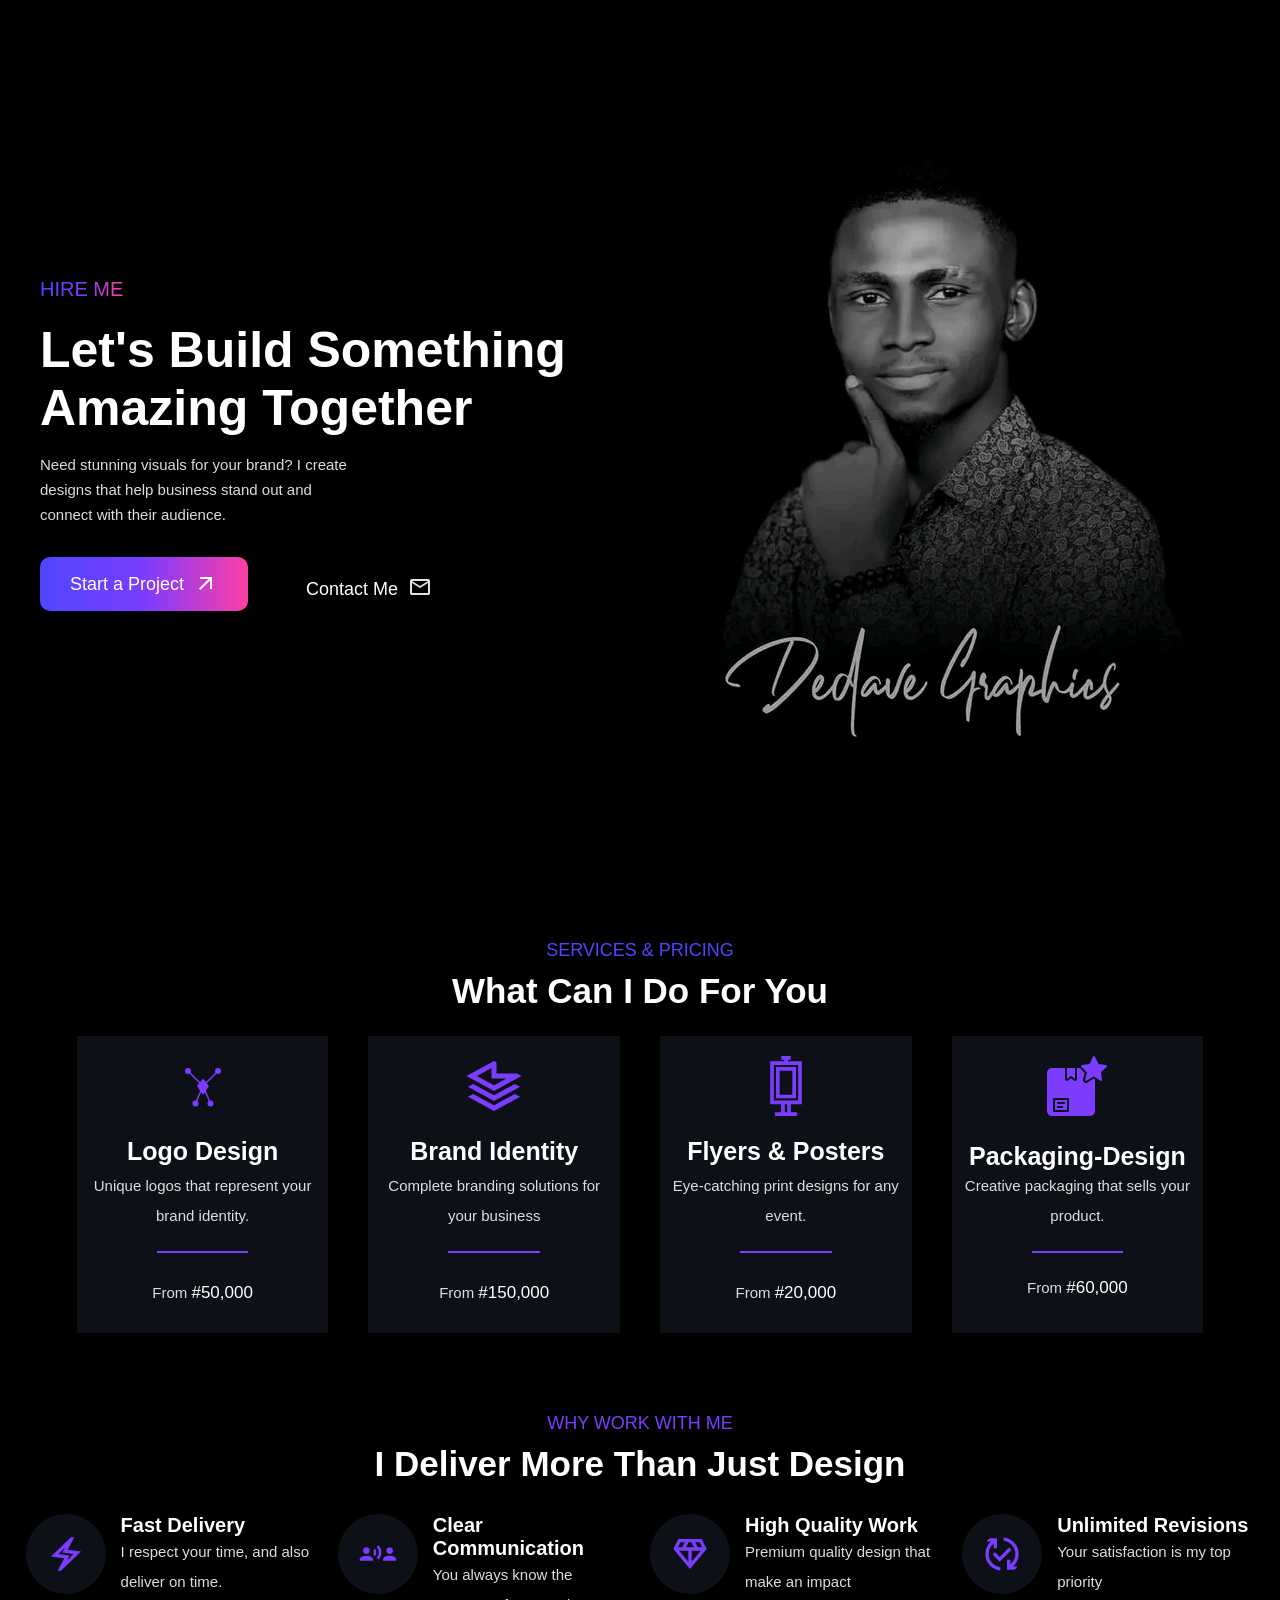
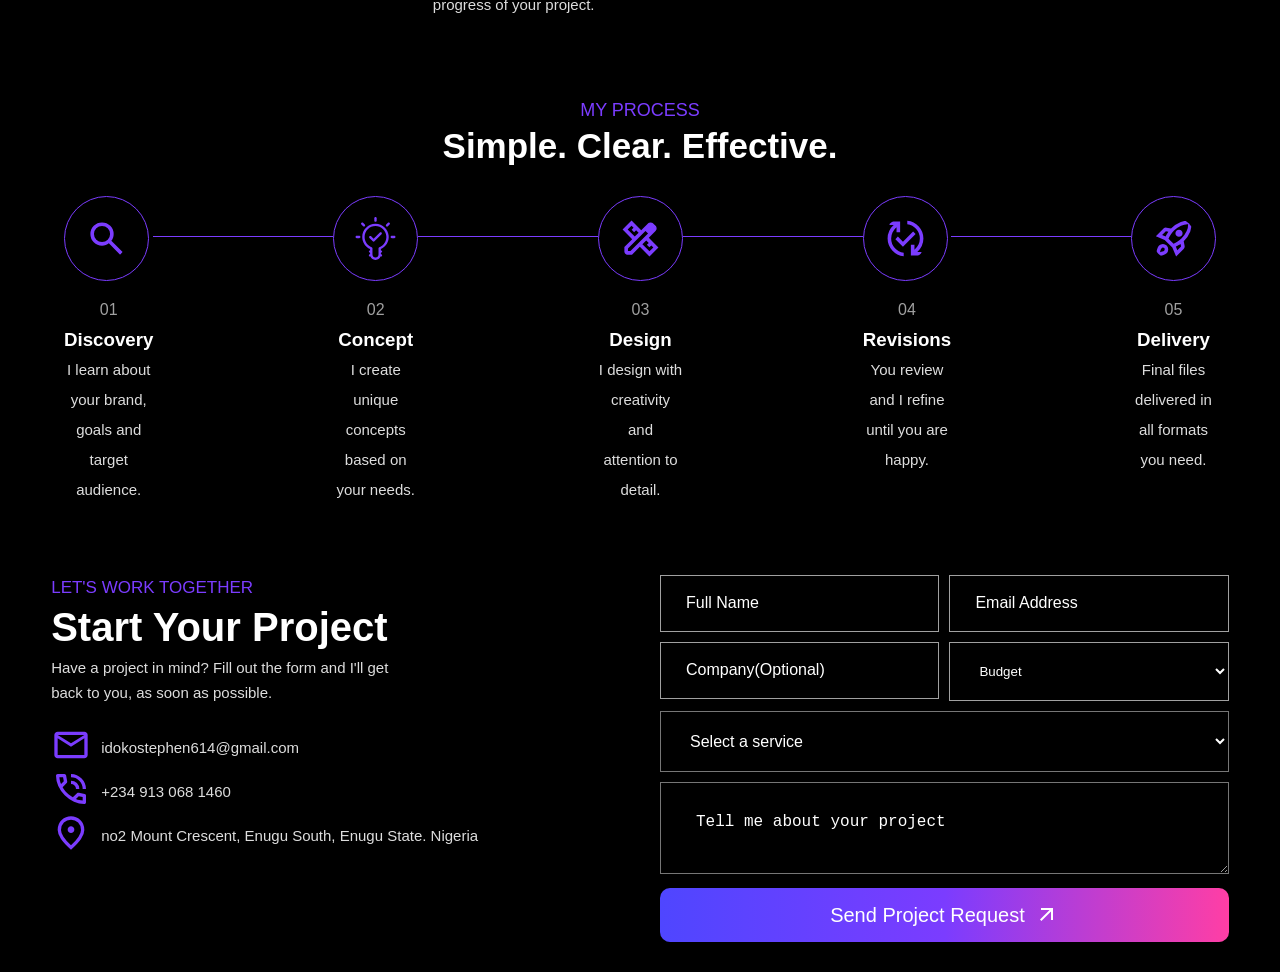
==== commit ce88e1ab: "contact section and its media query" ====
--- a/html/hire.html
+++ b/html/hire.html
@@ -344,6 +344,100 @@
         </div>
       </div>
     </section>
+
+    <section class="contact-section">
+      <div class="contact-flex">
+        <div class="contact-text">
+          <div class="contact-start">
+            <p class="let">LET'S WORK TOGETHER</p>
+            <h2>Start Your Project</h2>
+            <p>Have a project in mind? Fill out the form and I'll get back to you, as soon as possible.</p>
+          </div>
+          <div class="contact">
+            <div class="mail">
+              <div class="mail-svg">
+                <span>
+                  <svg xmlns="http://www.w3.org/2000/svg" height="24px" viewBox="0 -960 960 960" width="24px" fill="#e3e3e3"><path d="M160-160q-33 0-56.5-23.5T80-240v-480q0-33 23.5-56.5T160-800h640q33 0 56.5 23.5T880-720v480q0 33-23.5 56.5T800-160H160Zm320-280L160-640v400h640v-400L480-440Zm0-80 320-200H160l320 200ZM160-640v-80 480-400Z"/></svg>
+                </span>
+              </div>
+              <div class="mail-text">
+                <p>idokostephen614@gmail.com</p>
+              </div>
+            </div>
+
+            <div class="phone">
+              <div class="phone-svg">
+                <span>
+                  <svg xmlns="http://www.w3.org/2000/svg" height="24px" viewBox="0 -960 960 960" width="24px" fill="#e3e3e3"><path d="M760-480q0-117-81.5-198.5T480-760v-80q75 0 140.5 28.5t114 77q48.5 48.5 77 114T840-480h-80Zm-160 0q0-50-35-85t-85-35v-80q83 0 141.5 58.5T680-480h-80Zm198 360q-125 0-247-54.5T329-329Q229-429 174.5-551T120-798q0-18 12-30t30-12h162q14 0 25 9.5t13 22.5l26 140q2 16-1 27t-11 19l-97 98q20 37 47.5 71.5T387-386q31 31 65 57.5t72 48.5l94-94q9-9 23.5-13.5T670-390l138 28q14 4 23 14.5t9 23.5v162q0 18-12 30t-30 12ZM241-600l66-66-17-94h-89q5 41 14 81t26 79Zm358 358q39 17 79.5 27t81.5 13v-88l-94-19-67 67ZM241-600Zm358 358Z"/></svg>
+                </span>
+              </div>
+              <div class="phone-text">
+                <p>+234 913 068 1460</p>
+              </div>
+            </div>
+
+            <div class="location">
+              <div class="location-svg">
+                <span>
+                  <svg xmlns="http://www.w3.org/2000/svg" height="24px" viewBox="0 -960 960 960" width="24px" fill="#e3e3e3"><path d="M536.5-503.5Q560-527 560-560t-23.5-56.5Q513-640 480-640t-56.5 23.5Q400-593 400-560t23.5 56.5Q447-480 480-480t56.5-23.5ZM480-186q122-112 181-203.5T720-552q0-109-69.5-178.5T480-800q-101 0-170.5 69.5T240-552q0 71 59 162.5T480-186Zm0 106Q319-217 239.5-334.5T160-552q0-150 96.5-239T480-880q127 0 223.5 89T800-552q0 100-79.5 217.5T480-80Zm0-480Z"/></svg>
+                </span>
+              </div>
+              <div class="location-text">
+                <p>no2 Mount Crescent, Enugu South, Enugu State. Nigeria</p>
+              </div>
+            </div>
+          </div>
+        </div>
+
+        <div class="contact-form">
+          <form action="">
+            <div class="form-input">
+              <div class="input-1">
+                <div class="input">
+                  <input type="text" name="name" placeholder="Full Name" required>
+                </div>
+                <div class="input">
+                  <input type="email" name="mail" placeholder="Email Address" required>
+                </div>
+                <div class="input">
+                  <input type="text" name="company" placeholder="Company(Optional)" required>
+                </div>
+                <div class="input">
+                  <select id="budget" required>
+                    <option value="" disabled selected>Budget</option>
+                    <option value="50">#50,000</option>
+                    <option value="60">#60,000</option>
+                    <option value="70">#70,000</option>
+                    <option value="80">#80,000</option>
+                    <option value="90">#90,000</option>
+                    <option value="100">#100,000</option>
+                  </select>
+                </div>
+              </div>
+
+              <div class="select">
+                <select id="budget" required>
+                  <option value="" disabled selected>Project Type</option>
+                  <option value="" disabled selected>Select a service</option>
+                  <option value="logo">logo Design</option>
+                  <option value="brand">Brand Identity</option>
+                  <option value="flyer">Flyers & Posters</option>
+                  <option value="Packaging">Packaging Design</option>
+                </select>
+              </div>
+
+              <div class="message">
+                <textarea placeholder="Tell me about your project"></textarea>
+              </div>
+
+              <div class="send">
+                <button>Send Project Request <svg xmlns="http://www.w3.org/2000/svg" height="24px" viewBox="0 -960 960 960" width="24px" fill="#e3e3e3"><path d="m256-240-56-56 384-384H240v-80h480v480h-80v-344L256-240Z"/></svg></button>
+              </div>
+            </div>
+          </form>
+        </div>
+      </div>
+    </section>
   </main>
 </body>
 </html>
--- a/style/hire.css
+++ b/style/hire.css
@@ -315,6 +315,151 @@
   color: #ddd;
   font-family: 'Inter' , sans-serif;
 }
+/* contact section */
+
+.contact-section {
+  padding: 30px 4%;
+}
+
+.contact-text,
+.contact-form {
+  flex: 1;
+}
+
+.contact-start .let{
+  font-size: 17px;
+  color: #7b3cff;
+  font-family: 'Inter' , sans-serif;
+}
+
+.contact-start h2 {
+  font-size: 40px;
+  color: #fff;
+  font-family: 'Sora' , sans-serif;
+  padding: 5px 0;
+}
+
+.contact-start p {
+  font-size: 15px;
+  color: #dddddd;
+  font-family: 'Inter' , sans-serif;
+  width: 350px;
+  line-height: 25px;
+}
+
+.contact-flex {
+ display: flex; 
+ gap: 40px;
+}
+
+.contact {
+  padding-top: 20px;
+}
+
+.contact svg {
+  width: 40px;
+  height: 40px;
+  fill: #7b3cff;
+}
+
+.mail,
+.phone,
+.location {
+  display: flex;
+  align-items: center;
+  gap: 10px;
+}
+
+.contact p {
+  font-size: 15px;
+  color: #ddd;
+  font-family: 'Inter' , sans-serif;
+}
+
+.input-1 {
+  display: grid;
+  grid-template-columns: repeat(auto-fit , minmax(200px, 1fr));
+  gap: 10px;
+}
+
+.input-1 input {
+  width: 100%;
+  padding: 20px 25px;
+  background: none;
+  border: 1px solid #ddddddb9;
+  color: #fff;
+}
+
+.input-1 select {
+  width: 100%;
+  padding: 20px 25px;
+  background: none;
+  border: 1px solid #ddddddb9;
+  color: white;
+}
+
+.input-1 select option {
+  color: black;
+}
+
+.input-1 input::placeholder {
+  font-size: 16px;
+  color: #fff;
+}
+
+.select {
+  padding-top: 10px;
+}
+
+.select select {
+  width: 100%;
+  padding: 20px 25px;
+  font-size: 16px;
+  background: none;
+  color: #fff;
+}
+
+.select select option {
+  color: black;
+}
+
+.message {
+  padding-top: 10px;
+}
+
+.message textarea {
+  width: 100%;
+  background: none;
+  padding: 30px 35px;
+  color: white;
+}
+
+.message textarea::placeholder {
+  color: #fff;
+  font-size: 16px;
+}
+
+.send {
+  padding-top: 10px;
+}
+
+.send button {
+  display: flex;
+  width: 100%;
+  align-items: center;
+  justify-content: center;
+  gap: 10px;
+  font-size: 20px;
+  padding: 15px 20px;
+  color: white;
+   background: linear-gradient(90deg, #4f46ff 0%, #7b3cff 50%, #ff3ea5 100%);
+   border: none;
+   border-radius: 10px;
+}
+
+.send button svg {
+  fill: #fff;
+}
 
 
 @media(max-width: 480px) {
@@ -379,6 +524,34 @@
   .delivery {
     text-align: center;
   }
+  /* contact section */
+  .contact-flex {
+    flex-direction: column;
+  }
+
+  .contact-start .let{
+    font-size: 15px;
+  }
+
+  .contact-start h2 {
+    font-size: 30px;
+  }
+
+  .contact-start p {
+    width: 300px;
+  }
+
+  .phone {
+    padding: 10px 0;
+  }
+
+  .location p {
+    line-height: 25px;
+  }
+
+  .send button {
+    font-size: 20px;
+  }
 }
 
 @media(min-width: 481px) and (max-width: 768px) {
@@ -391,4 +564,36 @@
     font-size: 40px;
     width: 500px;
   }
+  /* process section */
+  .process-flex {
+    flex-direction: column;
+  }
+
+  .discovery,
+  .design,
+  .concept,
+  .revision,
+  .delivery {
+    text-align: center;
+  }
+
+  .process-line {
+    margin-bottom: 25px;
+    margin-top: 10px;
+  }
+  /* contact section */
+  .contact-flex {
+    flex-direction: column;
+  }
+
+  .phone {
+    padding: 10px 0;
+  }
+}
+
+@media (min-width: 769px) and (max-width: 1024px) {
+  .hire {
+    background-position: right;
+    background-size: contain;
+  }
 }
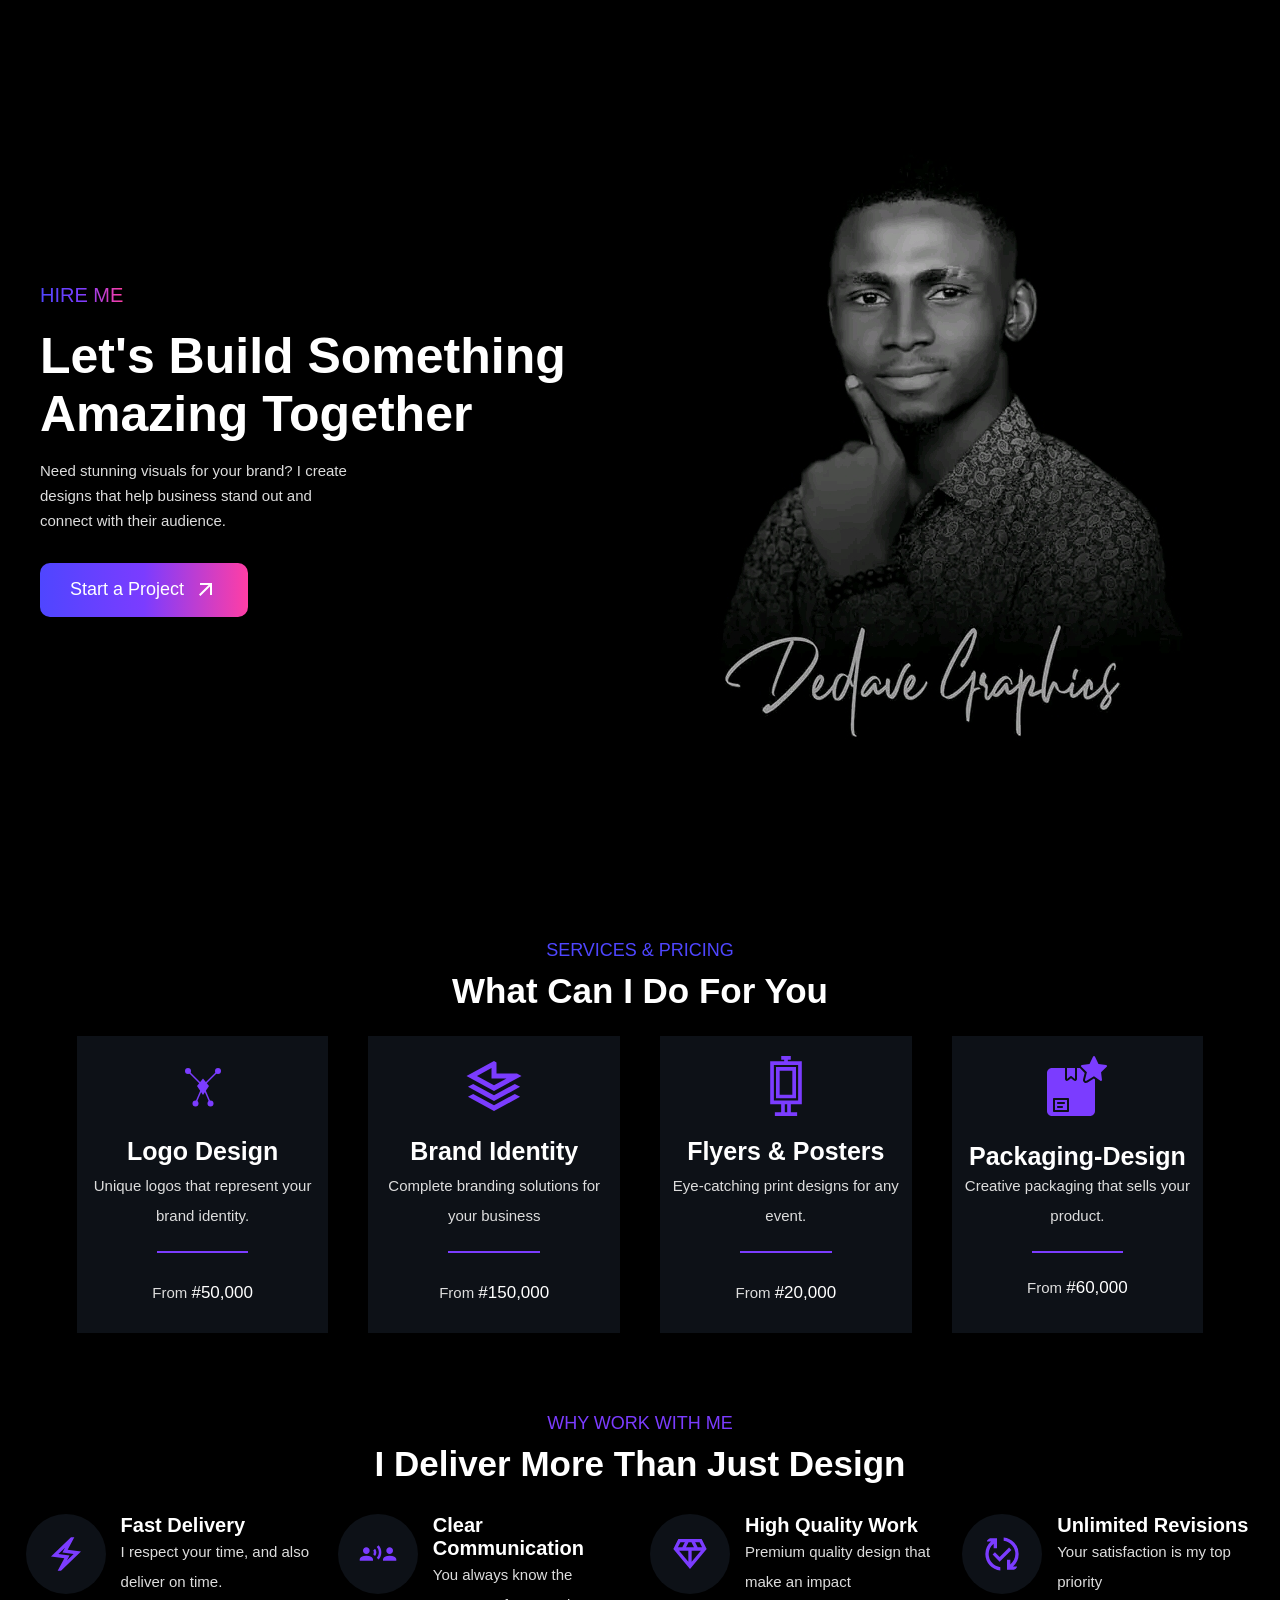
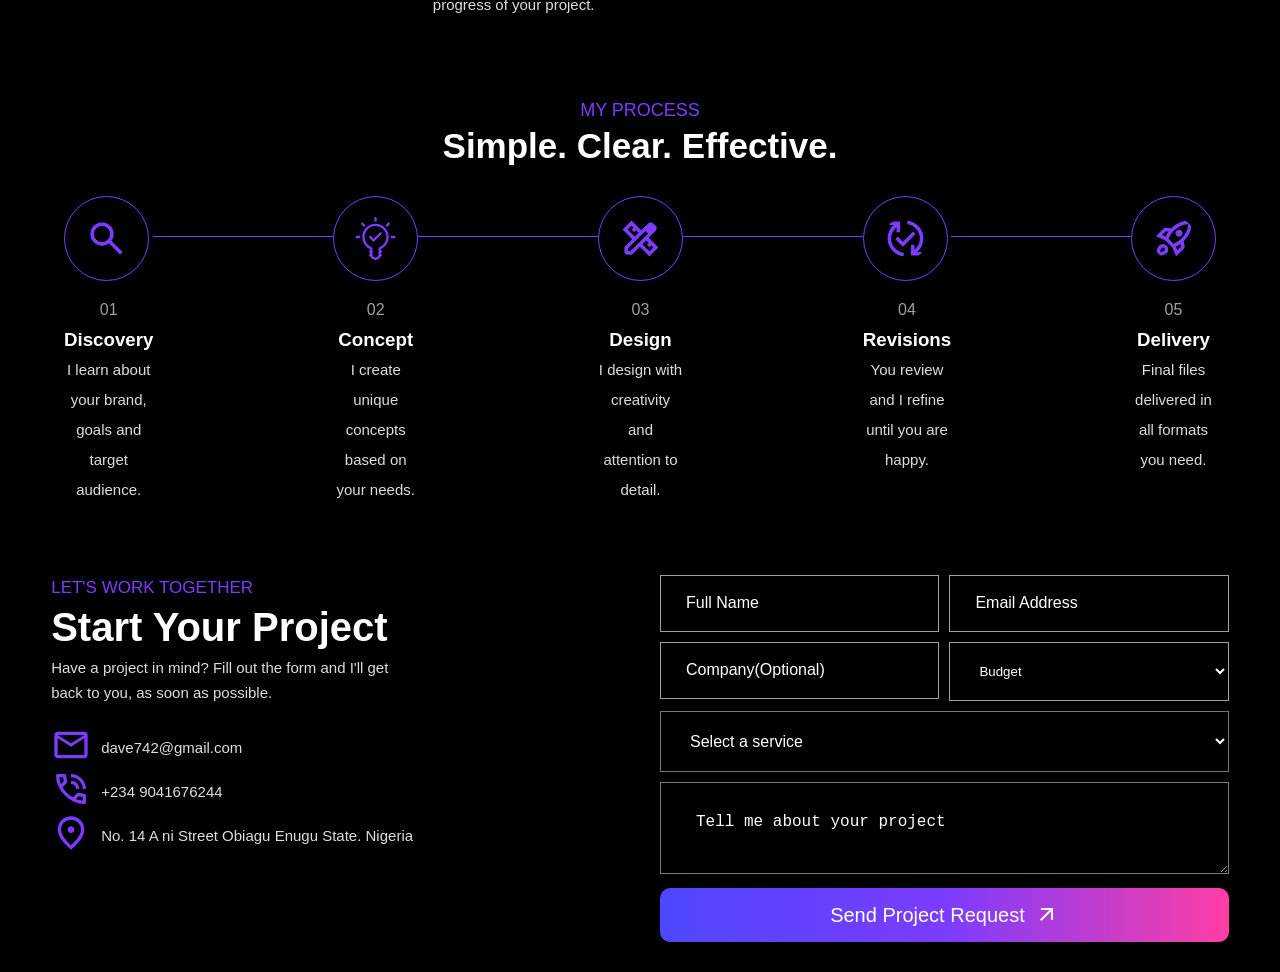
==== commit 44a4edd4: "minor changes" ====
--- a/html/hire.html
+++ b/html/hire.html
@@ -16,15 +16,15 @@
       </div>
       <div class="hero-button">
         <div class="start">
-          <button>Start a Project 
+          <button onclick="goToSection('start')">Start a Project 
             <svg xmlns="http://www.w3.org/2000/svg" height="24px" viewBox="0 -960 960 960" width="24px" fill="#fff"><path d="m256-240-56-56 384-384H240v-80h480v480h-80v-344L256-240Z"/></svg>
           </button>
         </div>
-        <div class="me">
+        <!-- <div class="me">
           <button>Contact Me <span>
             <svg xmlns="http://www.w3.org/2000/svg" height="24px" viewBox="0 -960 960 960" width="24px" fill="#e3e3e3"><path d="M160-160q-33 0-56.5-23.5T80-240v-480q0-33 23.5-56.5T160-800h640q33 0 56.5 23.5T880-720v480q0 33-23.5 56.5T800-160H160Zm320-280L160-640v400h640v-400L480-440Zm0-80 320-200H160l320 200ZM160-640v-80 480-400Z"/></svg>
           </span></button>
-        </div>
+        </div> -->
       </div>
     </div>
   </section>
@@ -345,7 +345,7 @@
       </div>
     </section>
 
-    <section class="contact-section">
+    <section id="start" class="contact-section">
       <div class="contact-flex">
         <div class="contact-text">
           <div class="contact-start">
@@ -361,7 +361,7 @@
                 </span>
               </div>
               <div class="mail-text">
-                <p>idokostephen614@gmail.com</p>
+                <p>dave742@gmail.com</p>
               </div>
             </div>
 
@@ -372,7 +372,7 @@
                 </span>
               </div>
               <div class="phone-text">
-                <p>+234 913 068 1460</p>
+                <p>+234 9041676244</p>
               </div>
             </div>
 
@@ -383,7 +383,7 @@
                 </span>
               </div>
               <div class="location-text">
-                <p>no2 Mount Crescent, Enugu South, Enugu State. Nigeria</p>
+                <p>No. 14 A ni Street Obiagu Enugu State. Nigeria</p>
               </div>
             </div>
           </div>
@@ -439,5 +439,7 @@
       </div>
     </section>
   </main>
+
+  <script src="/script.js"></script>
 </body>
 </html>
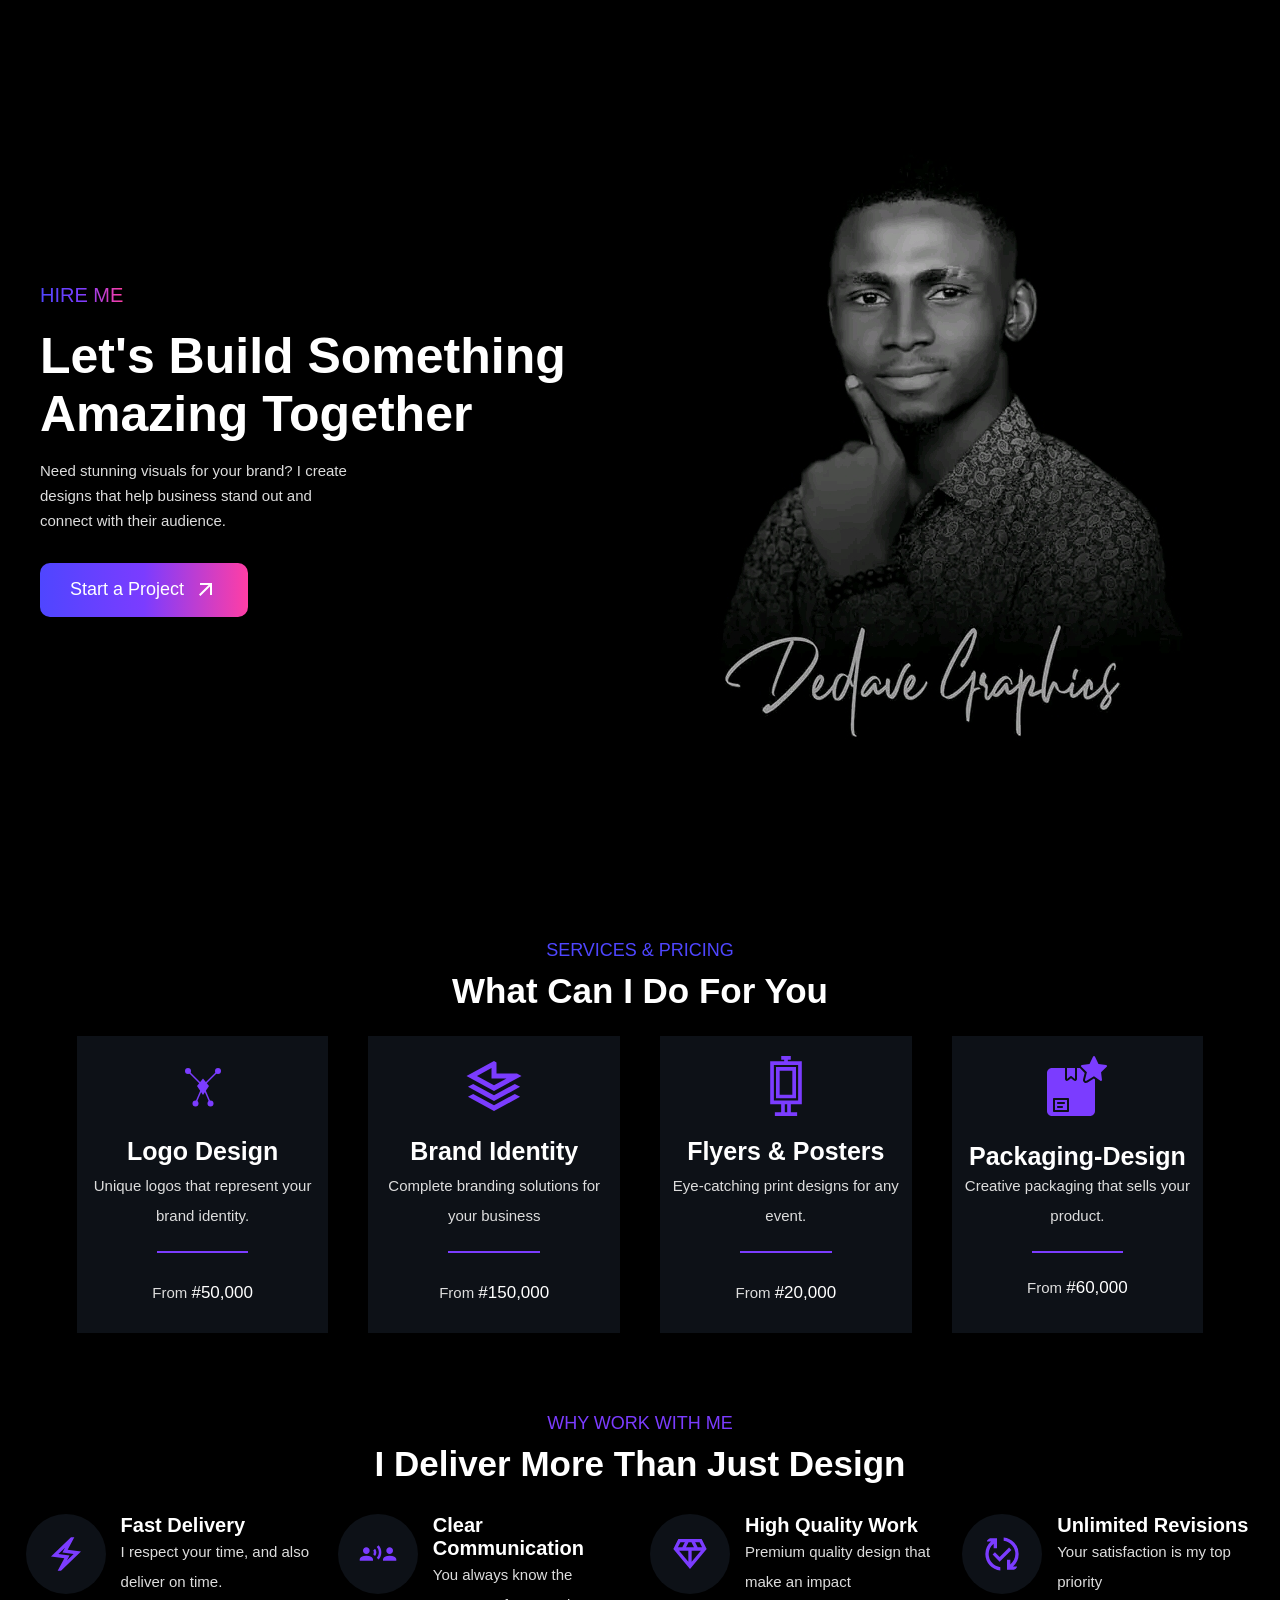
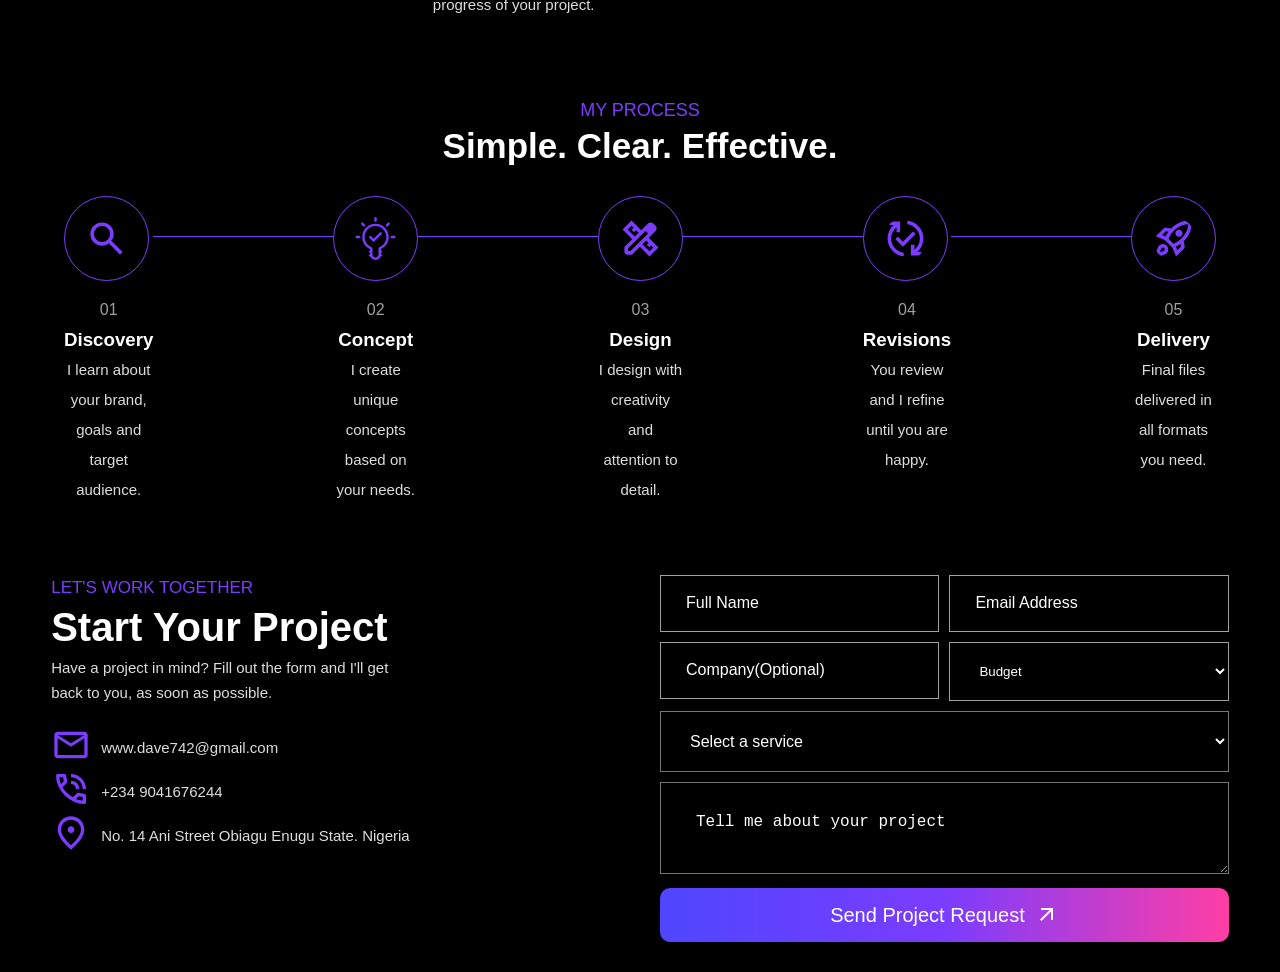
==== commit 3fe90edc: "small changes" ====
--- a/html/hire.html
+++ b/html/hire.html
@@ -361,7 +361,7 @@
                 </span>
               </div>
               <div class="mail-text">
-                <p>dave742@gmail.com</p>
+                <p>www.dave742@gmail.com</p>
               </div>
             </div>
 
@@ -383,21 +383,24 @@
                 </span>
               </div>
               <div class="location-text">
-                <p>No. 14 A ni Street Obiagu Enugu State. Nigeria</p>
+                <p>No. 14 Ani Street Obiagu Enugu State. Nigeria</p>
               </div>
             </div>
           </div>
         </div>
 
         <div class="contact-form">
-          <form action="">
+          <form action="https://api.web3forms.com/submit" method="POST">
+            <input type="hidden" name="access_key" value="dfabc8dd-421d-48a4-a462-9eb634ca4a29">
+
+            <input type="hidden" name="redirect" value="https://chisom-portfolio-eight.vercel.app/thank-you.html">
             <div class="form-input">
               <div class="input-1">
                 <div class="input">
-                  <input type="text" name="name" placeholder="Full Name" required>
+                  <input type="text" name="full name" placeholder="Full Name" required>
                 </div>
                 <div class="input">
-                  <input type="email" name="mail" placeholder="Email Address" required>
+                  <input type="email" name="email" placeholder="Email Address" required>
                 </div>
                 <div class="input">
                   <input type="text" name="company" placeholder="Company(Optional)" required>
